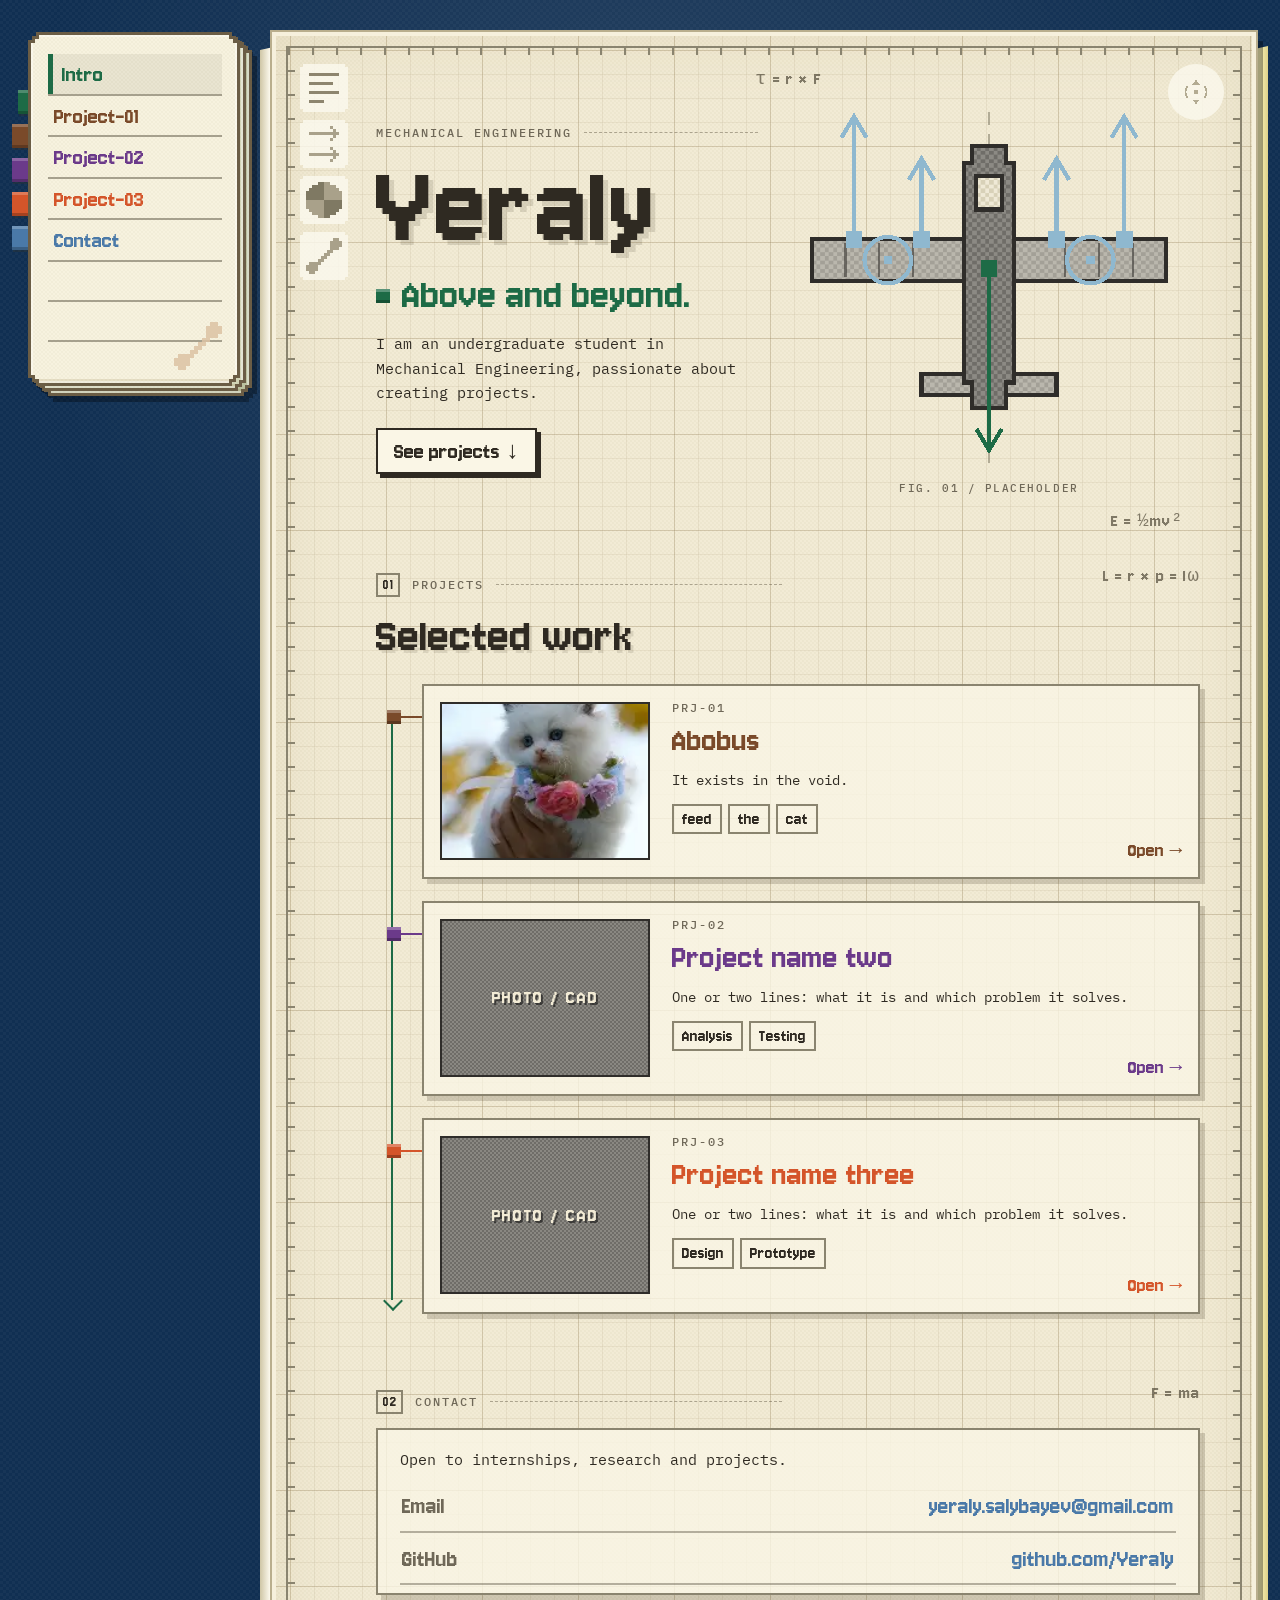
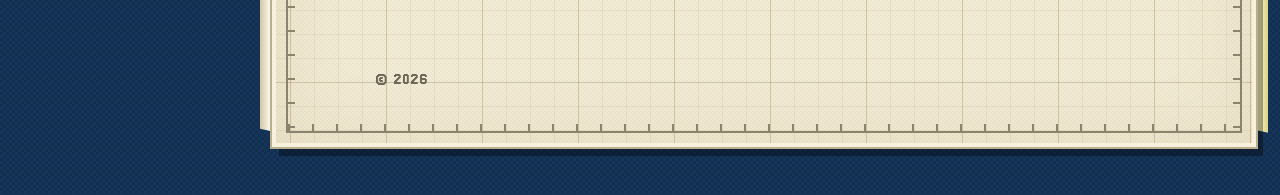
==== index.html @ 0782088a "quick fix" ====
<!doctype html>
<!-- Generated by build.py from content/*.json and templates/*.html. Edit those, not this file. -->
<html lang="en">
<head>
  <meta charset="utf-8">
  <meta name="viewport" content="width=device-width, initial-scale=1">
  <title>JustCreate</title>
  <meta name="description" content="Mechanical engineering portfolio">
  <link rel="stylesheet" href="style.css">
  <link rel="apple-touch-icon" sizes="180x180" href="assets/favicon/apple-touch-icon.png">
  <link rel="icon" type="image/png" sizes="32x32" href="assets/favicon/favicon-32x32.png">
  <link rel="icon" type="image/png" sizes="16x16" href="assets/favicon/favicon-16x16.png">
  <link rel="manifest" href="assets/favicon/site.webmanifest">
  <script>try{if(localStorage.getItem('menu')==='off')document.documentElement.classList.add('menu-off')}catch(e){}</script>
</head>
<body>
<div class="table">
  <nav class="menu" id="site-menu" aria-label="Site navigation">
    <div class="bookmarks">
      <a href="index.html" class="active" style="--c:var(--green)" data-label="Home" aria-label="Home" aria-current="page"></a>
      <a href="project-01.html" style="--c:var(--brown)" data-label="Project 01" aria-label="Project 01"></a>
      <a href="project-02.html" style="--c:var(--purple)" data-label="Project 02" aria-label="Project 02"></a>
      <a href="project-03.html" style="--c:var(--orange)" data-label="Project 03" aria-label="Project 03"></a>
      <a href="index.html#contact" style="--c:var(--blue)" data-label="Contact" aria-label="Contact"></a>
    </div>
    <div class="paper-wrap s-home" style="--page:var(--green)">
      <i class="under u3" aria-hidden="true"></i>
      <i class="under u2" aria-hidden="true"></i>
      <i class="under u1" aria-hidden="true"></i>
      <div class="paper">
        <ul>
          <li><a href="#intro" style="--c:var(--green)">Intro</a></li>
          <li><a href="#project-01" style="--c:var(--brown)">Project-01</a></li>
          <li><a href="#project-02" style="--c:var(--purple)">Project-02</a></li>
          <li><a href="#project-03" style="--c:var(--orange)">Project-03</a></li>
          <li><a href="#contact" style="--c:var(--blue)">Contact</a></li>
          <li class="blank" aria-hidden="true"></li>
          <li class="blank" aria-hidden="true"></li>
        </ul>
        <svg class="doodle" viewBox="0 0 12 12" aria-hidden="true"><path d="M9 0h2v1h-2zM8 1h4v1h-4zM8 2h4v1h-4zM8 3h3v1h-3zM7 4h2v1h-2zM6 5h2v1h-2zM5 6h2v1h-2zM4 7h2v1h-2zM1 8h4v1h-4zM0 9h4v1h-4zM0 10h4v1h-4zM1 11h2v1h-2z"/></svg>
      </div>
    </div>
  </nav>

  <!-- RIGHT: blueprint sheet -->
  <div class="sheet-wrap">
    <span class="curl curl-l" aria-hidden="true"></span>
    <span class="curl curl-r" aria-hidden="true"></span>

    <main class="sheet" id="top">

      <div class="tools">
        <button class="tool tool-menu" type="button" aria-label="Show or hide the menu" aria-pressed="true" aria-controls="site-menu" data-tip-name="Menu" data-tip-text="" data-tip-val="show / hide"><svg viewBox="0 0 12 12" aria-hidden="true"><path d="M1 1h10v1h-10zM1 4h8v1h-8zM1 7h10v1h-10zM1 10h5v1h-5z"/></svg></button>
        <span class="tool" aria-hidden="true"><svg viewBox="0 0 12 12" aria-hidden="true"><path d="M8 0h1v1h-1zM9 1h1v1h-1zM1 2h10v1h-10zM9 3h1v1h-1zM8 4h1v1h-1zM8 7h1v1h-1zM9 8h1v1h-1zM1 9h10v1h-10zM9 10h1v1h-1zM8 11h1v1h-1z"/></svg></span>
        <span class="tool" aria-hidden="true"><svg viewBox="0 0 12 12" aria-hidden="true"><path d="M6 0h2v1h-2zM6 1h4v1h-4zM6 2h5v1h-5zM6 3h6v1h-6zM6 4h6v1h-6zM6 5h6v1h-6zM0 6h6v1h-6zM0 7h6v1h-6zM0 8h6v1h-6zM1 9h5v1h-5zM2 10h4v1h-4zM4 11h2v1h-2z"/><path class="dk" d="M4 0h2v1h-2zM2 1h4v1h-4zM1 2h5v1h-5zM0 3h6v1h-6zM0 4h6v1h-6zM0 5h6v1h-6zM6 6h6v1h-6zM6 7h6v1h-6zM6 8h6v1h-6zM6 9h5v1h-5zM6 10h4v1h-4zM6 11h2v1h-2z"/></svg></span>
        <span class="tool" aria-hidden="true"><svg viewBox="0 0 12 12" aria-hidden="true"><path d="M9 0h2v1h-2zM8 1h4v1h-4zM8 2h4v1h-4zM8 3h3v1h-3zM7 4h2v1h-2zM6 5h2v1h-2zM5 6h2v1h-2zM4 7h2v1h-2zM1 8h4v1h-4zM0 9h4v1h-4zM0 10h4v1h-4zM1 11h2v1h-2z"/></svg></span>
      </div>
      <a class="compass" href="#top" aria-label="Back to top">
        <svg viewBox="0 0 32 32" fill="#b3ab92"><path d="M16 3l4 5h-8zM16 29l-4-5h8z" stroke="none"/><rect x="14" y="14" width="4" height="4" stroke="none"/><path d="M7 10a9 9 0 0 0 0 12M25 10a9 9 0 0 1 0 12" fill="none" stroke-width="2"/></svg>
      </a>

<section class="hero" id="intro">
  <span class="eq" style="left:46%; top:-34px" aria-hidden="true">τ = r × F</span>
  <span class="eq" style="right:2%; bottom:-34px" aria-hidden="true">E = ½mv²</span>
  <div>
    <p class="label">Mechanical engineering</p>
    <h1>Yeraly</h1>
    <p class="tagline">Above and beyond.</p>
    <p>I am an undergraduate student in Mechanical Engineering, passionate about creating projects.</p>
    <a class="btn" href="#projects">See projects &darr;</a>
  </div>

  <!-- Placeholder blueprint.-->
  <figure class="figure">
    <svg viewBox="0 0 200 176" role="img" aria-label="Pixel blueprint of an aircraft with lift and gravity force arrows" shape-rendering="crispEdges" stroke-linejoin="miter">
      <defs>
        <pattern id="dith" width="4" height="4" patternUnits="userSpaceOnUse">
          <rect width="4" height="4" fill="#6f6d68"/><rect width="2" height="2" fill="#8c8a84"/><rect x="2" y="2" width="2" height="2" fill="#8c8a84"/>
        </pattern>
        <pattern id="dith2" width="4" height="4" patternUnits="userSpaceOnUse">
          <rect width="4" height="4" fill="#a3a097"/><rect width="2" height="2" fill="#bab7ad"/><rect x="2" y="2" width="2" height="2" fill="#bab7ad"/>
        </pattern>
        <pattern id="glass" width="4" height="4" patternUnits="userSpaceOnUse">
          <rect width="4" height="4" fill="#efe9d6"/><rect width="2" height="2" fill="#d8d1b8"/><rect x="2" y="2" width="2" height="2" fill="#d8d1b8"/>
        </pattern>
      </defs>

      <line x1="100" y1="4" x2="100" y2="172" stroke="#8a846f" stroke-width="1" stroke-dasharray="6 4" opacity=".6"/>

      <!-- tailplane, wings, fuselage -->
      <rect x="68" y="128" width="64" height="10" fill="url(#dith2)" stroke="#2f2d2a" stroke-width="2"/>
      <rect x="16" y="64" width="168" height="20" fill="url(#dith2)" stroke="#2f2d2a" stroke-width="2"/>
      <g stroke="#2f2d2a" stroke-width="1" opacity=".55">
        <path d="M32 66v16M48 66v16M64 66v16M136 66v16M152 66v16M168 66v16"/>
      </g>
      <path d="M92 20H108V28H112V132H108V144H92V132H88V28H92Z" fill="url(#dith)" stroke="#2f2d2a" stroke-width="2"/>
      <rect x="94" y="34" width="12" height="16" fill="url(#glass)" stroke="#2f2d2a" stroke-width="2"/>

      <!-- rotors -->
      <g fill="none" stroke="#8fb8cf" stroke-width="2">
        <circle cx="52" cy="74" r="11"/><circle cx="148" cy="74" r="11"/>
      </g>
      <rect x="50" y="72" width="4" height="4" fill="#8fb8cf"/><rect x="146" y="72" width="4" height="4" fill="#8fb8cf"/>

      <!-- lift arrows -->
      <g class="hot" tabindex="0" role="img" aria-label="Lift force 4.80 N, outer left" data-tip-name="Lift" data-tip-text="force of" data-tip-val="4.80 N" data-tip-color="#8fc3e0">
        <rect x="26" y="4" width="20" height="66" fill="transparent"/>
        <path d="M36 62V6" stroke="#8fb8cf" stroke-width="2"/><path d="M30 16L36 6L42 16" fill="none" stroke="#8fb8cf" stroke-width="2"/>
        <rect class="hh" x="32" y="60" width="8" height="8" fill="#8fb8cf"/>
      </g>
      <g class="hot" tabindex="0" role="img" aria-label="Lift force 3.10 N, inner left" data-tip-name="Lift" data-tip-text="force of" data-tip-val="3.10 N" data-tip-color="#8fc3e0">
        <rect x="58" y="24" width="20" height="46" fill="transparent"/>
        <path d="M68 62V26" stroke="#8fb8cf" stroke-width="2"/><path d="M62 36L68 26L74 36" fill="none" stroke="#8fb8cf" stroke-width="2"/>
        <rect class="hh" x="64" y="60" width="8" height="8" fill="#8fb8cf"/>
      </g>
      <g class="hot" tabindex="0" role="img" aria-label="Lift force 3.10 N, inner right" data-tip-name="Lift" data-tip-text="force of" data-tip-val="3.10 N" data-tip-color="#8fc3e0">
        <rect x="122" y="24" width="20" height="46" fill="transparent"/>
        <path d="M132 62V26" stroke="#8fb8cf" stroke-width="2"/><path d="M126 36L132 26L138 36" fill="none" stroke="#8fb8cf" stroke-width="2"/>
        <rect class="hh" x="128" y="60" width="8" height="8" fill="#8fb8cf"/>
      </g>
      <g class="hot" tabindex="0" role="img" aria-label="Lift force 4.80 N, outer right" data-tip-name="Lift" data-tip-text="force of" data-tip-val="4.80 N" data-tip-color="#8fc3e0">
        <rect x="154" y="4" width="20" height="66" fill="transparent"/>
        <path d="M164 62V6" stroke="#8fb8cf" stroke-width="2"/><path d="M158 16L164 6L170 16" fill="none" stroke="#8fb8cf" stroke-width="2"/>
        <rect class="hh" x="160" y="60" width="8" height="8" fill="#8fb8cf"/>
      </g>

      <!-- gravity arrow -->
      <g class="hot g" tabindex="0" role="img" aria-label="Gravity force 5.50 N" data-tip-name="Gravity" data-tip-text="force of" data-tip-val="5.50 N" data-tip-color="#3fb37a">
        <rect x="90" y="70" width="20" height="96" fill="transparent"/>
        <path d="M100 78V164" stroke="#1d6b46" stroke-width="2"/><path d="M94 154L100 164L106 154" fill="none" stroke="#1d6b46" stroke-width="2"/>
        <rect class="hh" x="96" y="74" width="8" height="8" fill="#1d6b46"/>
      </g>
    </svg>
    <figcaption>Fig. 01 / placeholder</figcaption>
  </figure>
</section>

<section id="projects">
  <span class="eq" style="right:0; top:-6px" aria-hidden="true">L = r × p = Iω</span>
  <p class="label"><b>01</b> Projects</p>
  <h2 class="title">Selected work</h2>

  <div class="stack">
    <a class="project" href="project-01.html" style="--c:var(--brown)" id="project-01">
      <div class="thumb"><img src="assets/project-01/cover.jpg" alt="Prototype on the workbench" loading="lazy"></div>
      <div class="meta">
        <span class="code">PRJ-01</span>
        <h3>Abobus</h3>
        <p>It exists in the void.</p>
        <div class="tags"><span>feed</span><span>the</span><span>cat</span></div>
        <span class="open">Open &rarr;</span>
      </div>
    </a>

    <a class="project" href="project-02.html" style="--c:var(--purple)" id="project-02">
      <div class="thumb">PHOTO / CAD</div>
      <div class="meta">
        <span class="code">PRJ-02</span>
        <h3>Project name two</h3>
        <p>One or two lines: what it is and which problem it solves.</p>
        <div class="tags"><span>Analysis</span><span>Testing</span></div>
        <span class="open">Open &rarr;</span>
      </div>
    </a>

    <a class="project" href="project-03.html" style="--c:var(--orange)" id="project-03">
      <div class="thumb">PHOTO / CAD</div>
      <div class="meta">
        <span class="code">PRJ-03</span>
        <h3>Project name three</h3>
        <p>One or two lines: what it is and which problem it solves.</p>
        <div class="tags"><span>Design</span><span>Prototype</span></div>
        <span class="open">Open &rarr;</span>
      </div>
    </a>
  </div>
</section>

<section id="contact">
  <span class="eq" style="right:0; top:-6px" aria-hidden="true">F = ma</span>
  <p class="label"><b>02</b> Contact</p>
  <div class="card">
    <p class="intro">Open to internships, research and projects.</p>
    <dl class="rows">
      <div><dt>Email</dt><dd><a href="mailto:yeraly.salybayev@gmail.com">yeraly.salybayev@gmail.com</a></dd></div>
      <div><dt>GitHub</dt><dd><a href="https://github.com/Yera1y">github.com/Yera1y</a></dd></div>
    </dl>
  </div>
</section>


      <p class="foot">© 2026</p>
    </main>
  </div>
</div>
<script src="site.js"></script>
</body>
</html>
---- style.css ----
@font-face { font-family: 'Jersey 10'; font-weight: 400; font-display: swap;
  src: url('fonts/jersey-10-latin-400-normal.woff2') format('woff2'); }
@font-face { font-family: 'IBM Plex Mono'; font-weight: 400; font-display: swap;
  src: url('fonts/ibm-plex-mono-latin-400-normal.woff2') format('woff2'); }
@font-face { font-family: 'IBM Plex Mono'; font-weight: 500; font-display: swap;
  src: url('fonts/ibm-plex-mono-latin-500-normal.woff2') format('woff2'); }

:root {
  /* change --table to restyle the background */
  --table: #102f52;

  --paper: #f2ebd5;
  --paper-hi: #faf6e6;
  --edge: #f6f0dc;
  --line: #8a846f;
  --ink: #2f2a22;
  --muted: #6f6858;

  --green: #1d6b46;
  --brown: #7a4a2a;
  --purple: #6b3a8a;
  --orange: #d4552a;
  --blue: #4a79a8;
  --red: #c0392b;
  --force: #8fb8cf;

  --pixel: 'Jersey 10', 'Courier New', monospace;
  --mono: 'IBM Plex Mono', ui-monospace, monospace;
}

* { box-sizing: border-box; }
html { scroll-behavior: smooth; }

body {
  margin: 0;
  color: var(--ink);
  font: 400 15px/1.65 var(--mono);
  background-color: var(--table);
  background-image: repeating-conic-gradient(rgba(255,255,255,.028) 0 25%, transparent 0 50%);
  background-size: 6px 6px;
  font-synthesis: none;
  -webkit-font-smoothing: antialiased;
}
body::before {
  content: ''; position: fixed; inset: 0; z-index: -1; pointer-events: none;
  background: radial-gradient(ellipse at 50% 25%, rgba(255,255,255,.09), transparent 70%);
}

a { color: inherit; }
a:focus-visible, button:focus-visible, .hot:focus-visible {
  outline: 2px solid var(--force); outline-offset: 3px;
}

.table {
  display: grid;
  grid-template-columns: 228px minmax(0, 1fr);
  gap: 32px;
  max-width: 1320px;
  margin: 0 auto;
  padding: 32px 24px 48px 12px;
  transition: grid-template-columns .45s cubic-bezier(.22, .75, .25, 1), gap .45s cubic-bezier(.22, .75, .25, 1);
}

/* =====================================================================
   LEFT: bookmarks (go to page) + paper (jump inside page)
   ===================================================================== */
.menu {
  position: sticky;
  top: 32px;
  align-self: start;
  padding-left: 16px;
  min-width: 0;
  max-height: 2000px;
  opacity: 1;
  transform: translateX(0);
  transition: opacity .3s ease, transform .45s cubic-bezier(.22, .75, .25, 1), max-height .45s cubic-bezier(.22, .75, .25, 1), visibility 0s linear 0s;
}

.bookmarks {
  position: absolute;
  left: 0; top: 58px;
  display: flex; flex-direction: column; gap: 10px;
}
.bookmarks a {
  position: relative;
  display: block;
  width: 24px; height: 24px;
  background: var(--c);
  box-shadow:
    inset 0 3px 0 rgba(255,255,255,.22),
    inset 0 -3px 0 rgba(0,0,0,.22),
    1px 2px 0 rgba(60,50,30,.28);
  transition: transform .2s cubic-bezier(.22, .75, .25, 1), width .2s cubic-bezier(.22, .75, .25, 1);
}
.bookmarks a:hover { transform: translateX(-3px); z-index: 3; }
.bookmarks a.active { transform: translateX(6px); width: 18px; }
.bookmarks a::after {
  content: attr(data-label);
  position: absolute; left: calc(100% + 12px); top: 50%;
  transform: translateY(-50%);
  white-space: nowrap;
  font: 400 19px/1 var(--pixel);
  color: #fff;
  background: #17121c;
  border: 2px solid #5a4a3c;
  padding: 6px 9px 5px;
  opacity: 0; pointer-events: none;
}
.bookmarks a:hover::after, .bookmarks a:focus-visible::after { opacity: 1; }

.paper-wrap {
  position: relative; z-index: 1;
  perspective: 900px;
  --ol: #6b5d45;
  --pix: polygon(8px 0, calc(100% - 8px) 0, calc(100% - 8px) 4px, calc(100% - 4px) 4px, calc(100% - 4px) 8px, 100% 8px, 100% calc(100% - 8px), calc(100% - 4px) calc(100% - 8px), calc(100% - 4px) calc(100% - 4px), calc(100% - 8px) calc(100% - 4px), calc(100% - 8px) 100%, 8px 100%, 8px calc(100% - 4px), 4px calc(100% - 4px), 4px calc(100% - 8px), 0 calc(100% - 8px), 0 8px, 4px 8px, 4px 4px, 8px 4px);
  filter: drop-shadow(5px 6px 0 rgba(0,0,0,.32));
}
/* every sheet = outline-colored shape + inset fill shape, both with stepped pixel corners */
.paper, .under { position: relative; background: var(--ol); clip-path: var(--pix); }
.paper::before, .under::before {
  content: ''; position: absolute; inset: 3px;
  background-color: var(--fill, #f7f2df);
  background-image: repeating-conic-gradient(rgba(120,100,60,.04) 0 25%, transparent 0 50%);
  background-size: 4px 4px;
  clip-path: var(--pix);
  box-shadow: inset 0 0 0 2px rgba(255,255,255,.4), inset 0 -4px 0 rgba(140,110,60,.16);
}
.paper { min-height: 320px; padding: 22px 18px 44px 20px; }
.paper > * { position: relative; z-index: 1; }

/* the sheets under the top one: a different stack and tint on every page */
.under { display: block; position: absolute; inset: 0; --fill: #ebe2c4; }
.u1 { z-index: -1; transform: translate(6px, 5px); }
.u2 { z-index: -2; transform: translate(12px, 10px); --fill: #e3d8b5; }
.u3 { z-index: -3; transform: translate(18px, 15px); --fill: #dacea9; }
.s-home .u3 { display: none; }
@supports (color: color-mix(in srgb, red, blue)) {
  .u1 { --fill: color-mix(in srgb, var(--page) 14%, #efe6c9); }
  .u2 { --fill: color-mix(in srgb, var(--page) 22%, #e7dcba); }
  .u3 { --fill: color-mix(in srgb, var(--page) 30%, #dfd3ae); }
}

.paper ul { list-style: none; margin: 0; padding: 0; }
.paper li { border-bottom: 2px solid rgba(70,62,45,.45); }
.paper li a {
  display: flex; justify-content: space-between; align-items: baseline;
  padding: 7px 6px 5px 6px;
  font: 400 24px/1.15 var(--pixel);
  color: var(--c, var(--ink));
  text-decoration: none;
  transition: padding-left .1s steps(2), background .1s;
}
.paper li a i { font-style: normal; font-size: 24px; opacity: .8; }
.paper li a:hover { background: rgba(70,62,45,.07); }
.paper li a.current {
  padding-left: 14px;
  background: rgba(70,62,45,.08);
  box-shadow: inset 5px 0 0 var(--c);
}
.paper li.blank { height: 40px; }
.paper .doodle { position: absolute; right: 18px; bottom: 16px; width: 48px; height: 48px; fill: #dcc3a4; opacity: .85; shape-rendering: crispEdges; }

/* page change: the top sheet is dealt in, the sheets below fan out */
@keyframes drop {
  from { transform: translate3d(0, -28px, 0) rotateX(-5deg); opacity: 0; }
  to { transform: translate3d(0, 0, 0) rotateX(0); opacity: 1; }
}
@keyframes fan {
  from { transform: translate3d(0, 0, 0); }
}
@keyframes slide-out {
  from { transform: translate3d(0, 0, 0) rotateY(0); opacity: 1; }
  to { transform: translate3d(-34px, 0, 0) rotateY(-8deg); opacity: 0; }
}
.paper {
  transform-origin: left center;
  backface-visibility: hidden;
  will-change: transform, opacity;
  animation: drop .38s cubic-bezier(.22, .75, .25, 1) both;
}
.u1, .u2, .u3 {
  animation: fan .34s cubic-bezier(.22, .75, .25, 1) both;
}
.u1 { animation-delay: .04s; }
.u2 { animation-delay: .08s; }
.u3 { animation-delay: .12s; }
.leaving .paper {
  animation: slide-out .34s cubic-bezier(.45, 0, .2, 1) forwards;
}
.leaving .u1, .leaving .u2, .leaving .u3 {
  animation: under-out .34s cubic-bezier(.22, .75, .25, 1) forwards;
}
@keyframes under-out {
  to { transform: translate3d(-10px, 2px, 0); }
}

/* menu hidden (first tool button) */
html.menu-off .menu {
  max-height: 0;
  opacity: 0;
  transform: translateX(-20px);
  pointer-events: none;
  visibility: hidden;
  transition: opacity .25s ease, transform .45s cubic-bezier(.22, .75, .25, 1), max-height .45s cubic-bezier(.22, .75, .25, 1), visibility 0s linear .45s;
}
html.menu-off .table {
  grid-template-columns: 0 minmax(0, 1fr);
  gap: 0;
}

/* =====================================================================
   RIGHT: blueprint sheet
   ===================================================================== */
.sheet-wrap { position: relative; min-width: 0; }

.curl {
  position: absolute; top: 14px; bottom: 14px; width: 18px; z-index: 0;
  clip-path: polygon(0 4px, 100% 0, 100% 100%, 0 calc(100% - 4px));
}
.curl-l { left: -12px; background: linear-gradient(90deg, #cfc6a6, #fbf8ec 55%, #ece3c4); }
.curl-r { right: -12px; background: linear-gradient(90deg, #ece3c4, #f8f1b4 55%, #ddd18a); }

.sheet {
  position: relative; z-index: 1;
  min-height: calc(100vh - 80px);
  padding: 68px 52px 40px 100px;
  border: 4px solid var(--edge);
  background-color: var(--paper);
  background-image:
    repeating-conic-gradient(rgba(110,90,50,.035) 0 25%, transparent 0 50%),
    linear-gradient(rgba(140,120,80,.24) 1px, transparent 1px),
    linear-gradient(90deg, rgba(140,120,80,.24) 1px, transparent 1px),
    linear-gradient(rgba(140,120,80,.1) 1px, transparent 1px),
    linear-gradient(90deg, rgba(140,120,80,.1) 1px, transparent 1px);
  background-size: 4px 4px, 96px 96px, 96px 96px, 24px 24px, 24px 24px;
  background-position: 0 0, 14px 14px, 14px 14px, 14px 14px, 14px 14px;
  box-shadow: inset 0 0 70px rgba(150,120,60,.13), 0 0 0 2px #b9ae8d, 7px 9px 0 rgba(0,0,0,.34);
}
/* inner frame with tick marks */
.sheet::before {
  content: ''; position: absolute; inset: 10px; pointer-events: none;
  border: 2px solid var(--line);
  background-image:
    linear-gradient(90deg, var(--line) 2px, transparent 0),
    linear-gradient(90deg, var(--line) 2px, transparent 0),
    linear-gradient(0deg, var(--line) 2px, transparent 0),
    linear-gradient(0deg, var(--line) 2px, transparent 0);
  background-size: 24px 7px, 24px 7px, 7px 24px, 7px 24px;
  background-position: 0 0, 0 100%, 0 0, 100% 0;
  background-repeat: repeat-x, repeat-x, repeat-y, repeat-y;
}
.sheet > * { position: relative; }

.tools {
  position: absolute; left: 24px; top: 28px; z-index: 2;
  display: flex; flex-direction: column; gap: 8px;
}
.tool {
  --cut: polygon(3px 0, calc(100% - 3px) 0, calc(100% - 3px) 3px, 100% 3px, 100% calc(100% - 3px), calc(100% - 3px) calc(100% - 3px), calc(100% - 3px) 100%, 3px 100%, 3px calc(100% - 3px), 0 calc(100% - 3px), 0 3px, 3px 3px);
  display: grid; place-items: center;
  width: 48px; height: 48px; padding: 0; border: 0;
  background: rgba(252,249,238,.82); color: #a9a18a;
  clip-path: var(--cut);
}
.tool svg { display: block; width: 36px; height: 36px; fill: currentColor; shape-rendering: crispEdges; }
.tool .dk { fill: #7f7963; }
button.tool { cursor: pointer; font: inherit; }
button.tool:hover { background: #fffdf3; color: #8d856e; }
button.tool:active { transform: translateY(2px); }
button.tool:focus-visible { outline: none; box-shadow: inset 0 0 0 3px var(--force); background: #fffdf3; }
.tool-menu[aria-pressed="true"] { color: #8d856e; }
.tool-menu[aria-pressed="false"] { color: #c9c2ac; }
.compass {
  position: absolute; right: 28px; top: 28px;
  display: grid; place-items: center;
  width: 56px; height: 56px; border-radius: 50%;
  background: rgba(252,249,238,.8);
  transition: transform .12s steps(3);
}
.compass:hover { transform: translateY(-2px); }
.compass svg { width: 30px; height: 30px; fill: #b3ab92; stroke: #b3ab92; shape-rendering: crispEdges; }

.sheet section { position: relative; margin: 0 0 76px; scroll-margin-top: 24px; }

.label {
  display: flex; align-items: center; gap: 12px;
  margin: 0 0 16px;
  font: 500 12px/1 var(--mono);
  letter-spacing: .16em; text-transform: uppercase;
  color: var(--muted);
}
.label::after { content: ''; flex: 1; border-top: 1px dashed rgba(90,80,60,.45); }
.label b {
  display: inline-block; padding: 3px 5px 2px;
  border: 2px solid var(--line); color: var(--ink);
  font: 400 15px/1 var(--pixel); letter-spacing: .04em;
}

.sheet h1 {
  margin: 0 0 12px;
  font: 400 clamp(72px, 9.5vw, 128px)/.9 var(--pixel);
  letter-spacing: .01em;
  text-shadow: 5px 5px 0 rgba(60,50,30,.14);
}
.sheet h2.title { margin: 0 0 22px; font: 400 clamp(38px, 4vw, 52px)/1 var(--pixel); text-shadow: 3px 3px 0 rgba(60,50,30,.12); }
.tagline {
  display: flex; align-items: center; gap: 12px;
  margin: 0 0 18px;
  font: 400 clamp(30px, 3.4vw, 44px)/1 var(--pixel);
  color: var(--green);
}
.tagline::before {
  content: ''; width: 14px; height: 14px; flex: none; background: var(--green);
  box-shadow: inset 0 3px 0 rgba(255,255,255,.28), inset 0 -3px 0 rgba(0,0,0,.25);
}
.sheet p { max-width: 58ch; margin: 0 0 14px; }

.btn {
  display: inline-block; margin-top: 8px; padding: 10px 16px 8px;
  font: 400 24px/1 var(--pixel); text-decoration: none;
  color: var(--ink); background: var(--paper-hi);
  border: 2px solid var(--ink); box-shadow: 4px 4px 0 var(--ink);
  transition: transform .1s steps(2), box-shadow .1s steps(2);
}
.btn:hover { transform: translate(2px, 2px); box-shadow: 2px 2px 0 var(--ink); }

/* scattered formulas, like the margin notes in the game */
.eq {
  position: absolute; z-index: 0; pointer-events: none; user-select: none;
  font: 400 19px/1 var(--pixel); letter-spacing: .06em;
  color: rgba(80,72,55,.7); white-space: nowrap;
}

/* ---------- hero ---------- */
.hero { display: grid; grid-template-columns: minmax(0, .95fr) minmax(0, 1.05fr); gap: 20px; align-items: center; }
.figure { margin: 0; }
.figure svg { display: block; width: 100%; height: auto; }
.figure figcaption {
  margin-top: 6px; text-align: center;
  font: 500 11px/1.4 var(--mono); letter-spacing: .14em; text-transform: uppercase; color: var(--muted);
}
.hot { cursor: help; }
.hot .hh { transition: fill .1s; }
.hot:hover .hh, .hot:focus-visible .hh { fill: #c5e3f3; }
.hot.g:hover .hh, .hot.g:focus-visible .hh { fill: #2f9461; }

/* ---------- projects (spine = force arrow running through the stack) ---------- */
.stack { position: relative; padding-left: 46px; }
.stack::before {
  content: ''; position: absolute; left: 15px; top: 30px; bottom: 14px; width: 2px;
  background: var(--green);
}
.stack::after {
  content: ''; position: absolute; left: 10px; bottom: 6px; width: 12px; height: 12px;
  border-right: 2px solid var(--green); border-bottom: 2px solid var(--green);
  transform: rotate(45deg);
}
.project {
  position: relative;
  display: grid; grid-template-columns: 210px minmax(0, 1fr); gap: 22px;
  margin-bottom: 22px; padding: 16px;
  color: inherit; text-decoration: none;
  background: rgba(250,246,230,.78);
  border: 2px solid var(--line);
  box-shadow: 5px 5px 0 rgba(60,50,30,.2);
  transition: transform .1s steps(2), box-shadow .1s steps(2), border-color .1s;
}
.project::before { /* square handle on the spine */
  content: ''; position: absolute; left: -37px; top: 24px; width: 14px; height: 14px; background: var(--c);
  box-shadow: inset 0 3px 0 rgba(255,255,255,.28), inset 0 -3px 0 rgba(0,0,0,.25);
}
.project::after { /* branch from spine to block */
  content: ''; position: absolute; left: -24px; top: 30px; width: 22px; height: 2px; background: var(--c);
}
.project:hover { transform: translate(-2px, -2px); box-shadow: 7px 7px 0 rgba(60,50,30,.26); border-color: var(--c); }
.project .meta { min-width: 0; display: flex; flex-direction: column; }
.project .code { font: 500 12px/1 var(--mono); letter-spacing: .16em; color: var(--muted); }
.project h3 { margin: 8px 0 8px; font: 400 35px/1.1 var(--pixel); color: var(--c); }
.project p { margin: 0 0 12px; max-width: none; font-size: 14px; }
.tags { margin-top: auto; }
.tags span {
  display: inline-block; margin: 0 6px 6px 0; padding: 3px 8px 2px;
  border: 2px solid var(--line); font: 400 18px/1.2 var(--pixel);
}
.open { align-self: flex-end; font: 400 21px/1 var(--pixel); color: var(--c); }

.thumb img { position: absolute; inset: 0; width: 100%; height: 100%; object-fit: cover; }
.thumb {
  position: relative; overflow: hidden; min-height: 150px; aspect-ratio: 4 / 3;
  display: grid; place-items: center;
  background: repeating-conic-gradient(#8a8882 0 25%, #6f6d68 0 50%) 0 0 / 4px 4px;
  border: 2px solid #2f2d2a;
  color: var(--paper); text-shadow: 2px 2px 0 rgba(0,0,0,.5);
  font: 400 21px/1 var(--pixel); letter-spacing: .08em;
}

/* ---------- contact + ruled rows ---------- */
.card {
  position: relative; padding: 18px 22px 8px;
  background: rgba(250,246,230,.78);
  border: 2px solid var(--line);
  box-shadow: 5px 5px 0 rgba(60,50,30,.2);
}
.rows { margin: 0; padding: 0; list-style: none; }
.rows > div, .rows > li {
  display: flex; justify-content: space-between; gap: 20px; align-items: baseline;
  padding: 11px 2px 8px;
  border-bottom: 2px solid rgba(70,62,45,.38);
  font: 400 25px/1.25 var(--pixel);
}
.rows dt, .rows .k { color: var(--muted); }
.rows dd { margin: 0; text-align: right; }
.rows a { color: var(--blue); text-decoration: none; }
.rows a:hover { text-decoration: underline; text-underline-offset: 4px; }
.card .intro { margin: 0 0 8px; }
#contact .card::before { /* the spine ends here */
  content: ''; position: absolute; left: 12px; top: -22px; width: 2px; height: 0;
}

.foot { margin-top: -20px; font: 400 18px/1 var(--pixel); color: var(--muted); letter-spacing: .06em; }

/* ---------- project page parts ---------- */
.photos { display: grid; grid-template-columns: repeat(auto-fit, minmax(300px, 1fr)); gap: 18px; }
.photos .thumb { aspect-ratio: 4 / 3; }
.handle {
  position: absolute; width: 14px; height: 14px; padding: 0; border: 0;
  background: var(--c); cursor: help; transform: translate(-50%, -50%);
  box-shadow: inset 0 3px 0 rgba(255,255,255,.3), inset 0 -3px 0 rgba(0,0,0,.25), 0 0 0 2px rgba(0,0,0,.55);
}
.handle::after { content: ''; position: absolute; left: 6px; top: 14px; width: 2px; height: 42px; background: var(--c); }
.handle::before {
  content: ''; position: absolute; left: 2px; top: 46px; width: 10px; height: 10px;
  border-right: 2px solid var(--c); border-bottom: 2px solid var(--c); transform: rotate(45deg);
}
.formula {
  display: inline-block; margin: 6px 0 18px; padding: 14px 20px 12px;
  font: 400 38px/1 var(--pixel); color: var(--purple);
  background: rgba(250,246,230,.78); border: 2px solid var(--line); border-left: 6px solid var(--purple);
}
.results-grid { display: grid; grid-template-columns: repeat(auto-fit, minmax(170px, 1fr)); gap: 16px; margin-bottom: 18px; }
.stat {
  padding: 14px 16px 12px; background: rgba(250,246,230,.78);
  border: 2px solid var(--line); box-shadow: 4px 4px 0 rgba(60,50,30,.18);
  font-size: 13px; color: var(--muted);
}
.stat b { display: block; font: 400 50px/1.1 var(--pixel); color: var(--red); }
.pager { display: flex; justify-content: space-between; gap: 16px; margin-top: 8px; }

/* ---------- tooltip (like "Gravity force of 5.50 pN") ---------- */
.tip {
  position: fixed; left: 0; top: 0; z-index: 99; pointer-events: none;
  display: none; white-space: nowrap;
  padding: 8px 11px 6px;
  background: #17121c; color: #fff;
  border: 2px solid #5a4a3c; outline: 2px solid #17121c;
  font: 400 21px/1.2 var(--pixel);
}
.tip.on { display: block; }
.tip .t { color: #d8c9a6; }

/* ---------- responsive ---------- */
@media (max-width: 960px) {
  .table { grid-template-columns: 1fr; gap: 26px; padding: 16px 16px 40px 22px; }
  .menu { position: relative; top: auto; width: min(100%, 250px); padding: 0 0 0 16px; }
  .bookmarks { top: 58px; left: 0; flex-direction: column; gap: 8px; }
  .bookmarks a { width: 24px; height: 24px; }
  .bookmarks a:hover { transform: translateX(-3px); width: 24px; }
  .bookmarks a.active { transform: translateX(6px); width: 18px; }
  .bookmarks a::after { display: none; }
  .paper { min-height: 0; padding-bottom: 30px; }
  .paper li.blank, .paper .doodle { display: none; }
  .sheet { min-height: 0; padding: 96px 22px 28px 22px; }
  .tools { left: 22px; top: 22px; flex-direction: row; }
  .tools .tool:not(.tool-menu) { display: none; }
  .u1 { transform: translate(4px, 4px); } .u2 { transform: translate(8px, 8px); } .u3 { transform: translate(12px, 12px); }
  .hero, .project { grid-template-columns: 1fr; }
  .eq { display: none; }
  .curl { display: none; }
  html.menu-off .table { grid-template-columns: 1fr; gap: 0; }
}
@media (max-width: 520px) {
  .rows > div, .rows > li { flex-wrap: wrap; gap: 2px 16px; }
  .rows dd { text-align: left; }
  .stack { padding-left: 34px; }
  .project::before { left: -27px; } .project::after { left: -14px; width: 12px; }
  .stack::before { left: 10px; } .stack::after { left: 5px; }
}
@media (prefers-reduced-motion: reduce) { html { scroll-behavior: auto; } * { transition: none !important; animation: none !important; } }
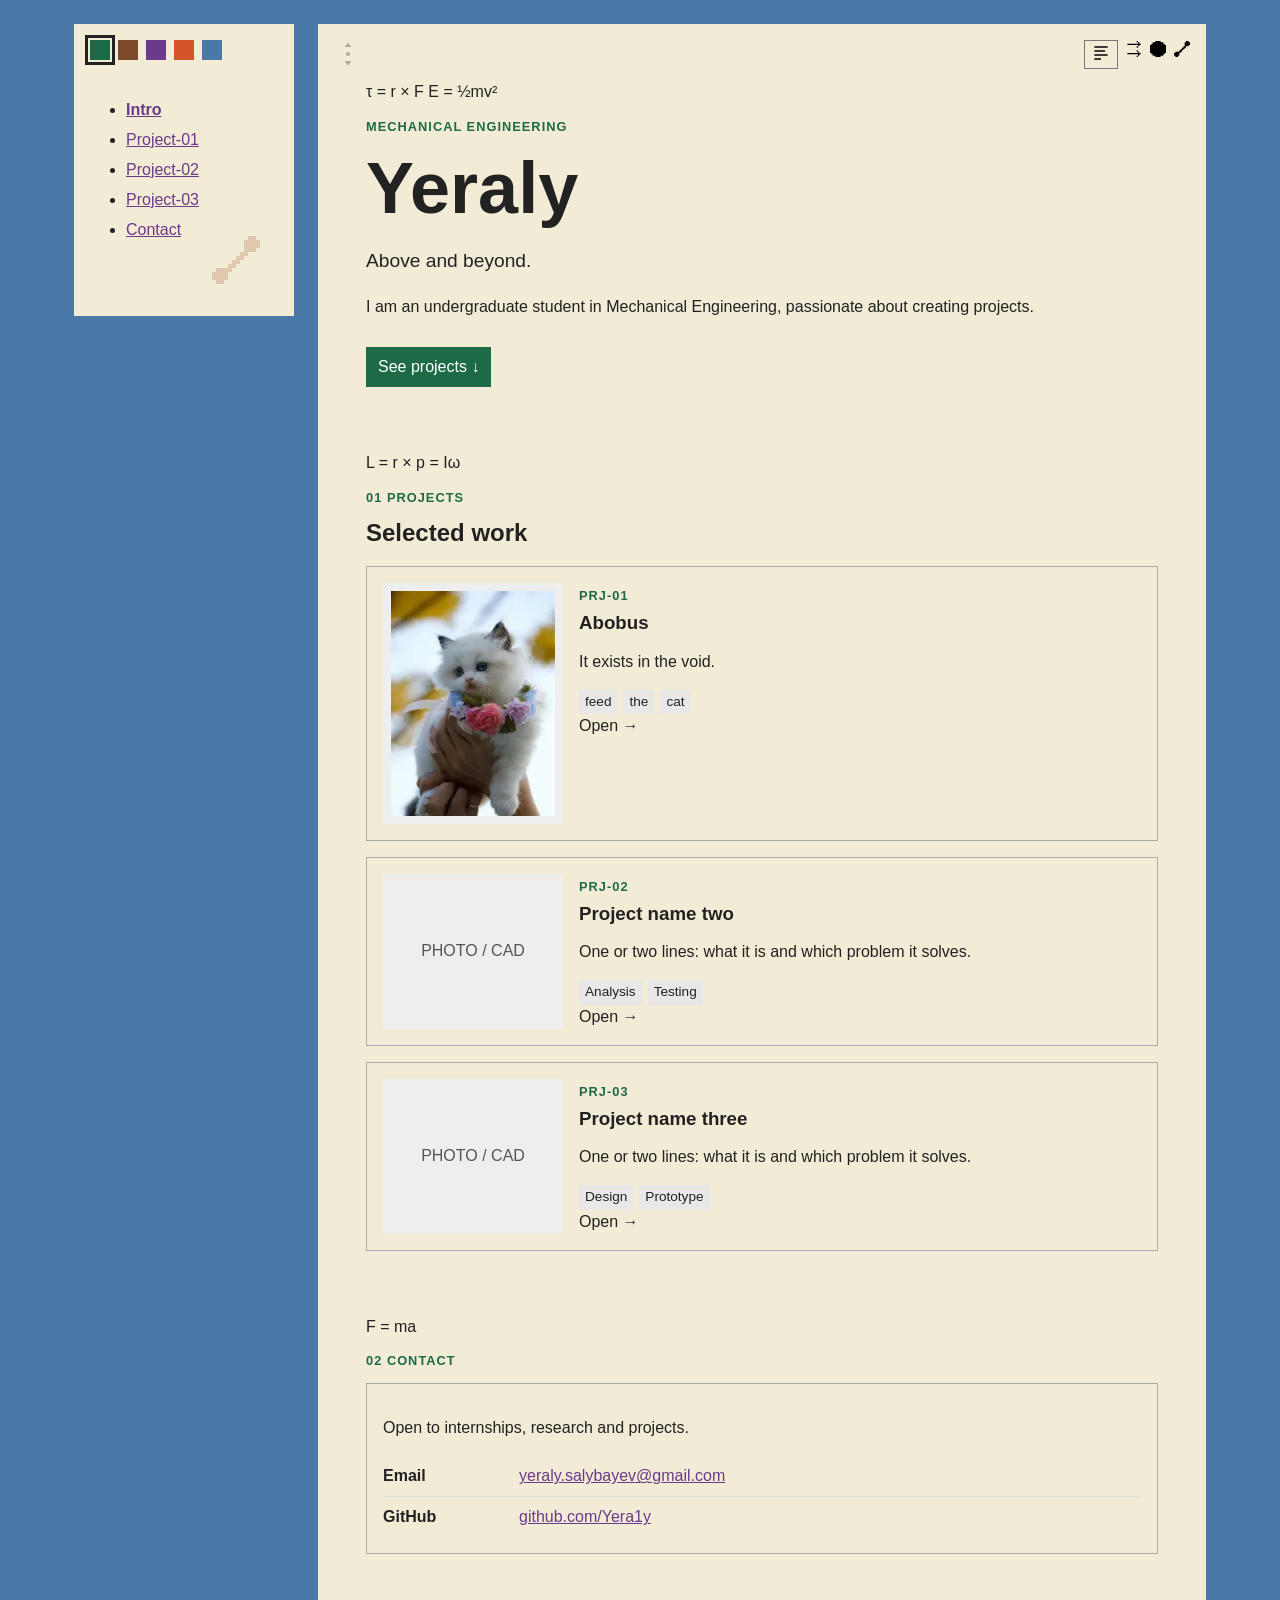
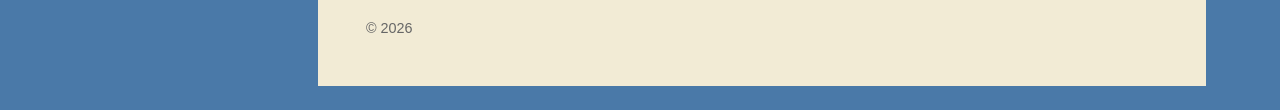
==== commit b88dc578: "update to css" ====
--- a/index.html
+++ b/index.html
@@ -69,70 +69,6 @@
     <p>I am an undergraduate student in Mechanical Engineering, passionate about creating projects.</p>
     <a class="btn" href="#projects">See projects &darr;</a>
   </div>
-
-  <!-- Placeholder blueprint.-->
-  <figure class="figure">
-    <svg viewBox="0 0 200 176" role="img" aria-label="Pixel blueprint of an aircraft with lift and gravity force arrows" shape-rendering="crispEdges" stroke-linejoin="miter">
-      <defs>
-        <pattern id="dith" width="4" height="4" patternUnits="userSpaceOnUse">
-          <rect width="4" height="4" fill="#6f6d68"/><rect width="2" height="2" fill="#8c8a84"/><rect x="2" y="2" width="2" height="2" fill="#8c8a84"/>
-        </pattern>
-        <pattern id="dith2" width="4" height="4" patternUnits="userSpaceOnUse">
-          <rect width="4" height="4" fill="#a3a097"/><rect width="2" height="2" fill="#bab7ad"/><rect x="2" y="2" width="2" height="2" fill="#bab7ad"/>
-        </pattern>
-        <pattern id="glass" width="4" height="4" patternUnits="userSpaceOnUse">
-          <rect width="4" height="4" fill="#efe9d6"/><rect width="2" height="2" fill="#d8d1b8"/><rect x="2" y="2" width="2" height="2" fill="#d8d1b8"/>
-        </pattern>
-      </defs>
-
-      <line x1="100" y1="4" x2="100" y2="172" stroke="#8a846f" stroke-width="1" stroke-dasharray="6 4" opacity=".6"/>
-
-      <!-- tailplane, wings, fuselage -->
-      <rect x="68" y="128" width="64" height="10" fill="url(#dith2)" stroke="#2f2d2a" stroke-width="2"/>
-      <rect x="16" y="64" width="168" height="20" fill="url(#dith2)" stroke="#2f2d2a" stroke-width="2"/>
-      <g stroke="#2f2d2a" stroke-width="1" opacity=".55">
-        <path d="M32 66v16M48 66v16M64 66v16M136 66v16M152 66v16M168 66v16"/>
-      </g>
-      <path d="M92 20H108V28H112V132H108V144H92V132H88V28H92Z" fill="url(#dith)" stroke="#2f2d2a" stroke-width="2"/>
-      <rect x="94" y="34" width="12" height="16" fill="url(#glass)" stroke="#2f2d2a" stroke-width="2"/>
-
-      <!-- rotors -->
-      <g fill="none" stroke="#8fb8cf" stroke-width="2">
-        <circle cx="52" cy="74" r="11"/><circle cx="148" cy="74" r="11"/>
-      </g>
-      <rect x="50" y="72" width="4" height="4" fill="#8fb8cf"/><rect x="146" y="72" width="4" height="4" fill="#8fb8cf"/>
-
-      <!-- lift arrows -->
-      <g class="hot" tabindex="0" role="img" aria-label="Lift force 4.80 N, outer left" data-tip-name="Lift" data-tip-text="force of" data-tip-val="4.80 N" data-tip-color="#8fc3e0">
-        <rect x="26" y="4" width="20" height="66" fill="transparent"/>
-        <path d="M36 62V6" stroke="#8fb8cf" stroke-width="2"/><path d="M30 16L36 6L42 16" fill="none" stroke="#8fb8cf" stroke-width="2"/>
-        <rect class="hh" x="32" y="60" width="8" height="8" fill="#8fb8cf"/>
-      </g>
-      <g class="hot" tabindex="0" role="img" aria-label="Lift force 3.10 N, inner left" data-tip-name="Lift" data-tip-text="force of" data-tip-val="3.10 N" data-tip-color="#8fc3e0">
-        <rect x="58" y="24" width="20" height="46" fill="transparent"/>
-        <path d="M68 62V26" stroke="#8fb8cf" stroke-width="2"/><path d="M62 36L68 26L74 36" fill="none" stroke="#8fb8cf" stroke-width="2"/>
-        <rect class="hh" x="64" y="60" width="8" height="8" fill="#8fb8cf"/>
-      </g>
-      <g class="hot" tabindex="0" role="img" aria-label="Lift force 3.10 N, inner right" data-tip-name="Lift" data-tip-text="force of" data-tip-val="3.10 N" data-tip-color="#8fc3e0">
-        <rect x="122" y="24" width="20" height="46" fill="transparent"/>
-        <path d="M132 62V26" stroke="#8fb8cf" stroke-width="2"/><path d="M126 36L132 26L138 36" fill="none" stroke="#8fb8cf" stroke-width="2"/>
-        <rect class="hh" x="128" y="60" width="8" height="8" fill="#8fb8cf"/>
-      </g>
-      <g class="hot" tabindex="0" role="img" aria-label="Lift force 4.80 N, outer right" data-tip-name="Lift" data-tip-text="force of" data-tip-val="4.80 N" data-tip-color="#8fc3e0">
-        <rect x="154" y="4" width="20" height="66" fill="transparent"/>
-        <path d="M164 62V6" stroke="#8fb8cf" stroke-width="2"/><path d="M158 16L164 6L170 16" fill="none" stroke="#8fb8cf" stroke-width="2"/>
-        <rect class="hh" x="160" y="60" width="8" height="8" fill="#8fb8cf"/>
-      </g>
-
-      <!-- gravity arrow -->
-      <g class="hot g" tabindex="0" role="img" aria-label="Gravity force 5.50 N" data-tip-name="Gravity" data-tip-text="force of" data-tip-val="5.50 N" data-tip-color="#3fb37a">
-        <rect x="90" y="70" width="20" height="96" fill="transparent"/>
-        <path d="M100 78V164" stroke="#1d6b46" stroke-width="2"/><path d="M94 154L100 164L106 154" fill="none" stroke="#1d6b46" stroke-width="2"/>
-        <rect class="hh" x="96" y="74" width="8" height="8" fill="#1d6b46"/>
-      </g>
-    </svg>
-    <figcaption>Fig. 01 / placeholder</figcaption>
-  </figure>
 </section>
 
 <section id="projects">
--- a/style.css
+++ b/style.css
@@ -1,488 +1,350 @@
-@font-face { font-family: 'Jersey 10'; font-weight: 400; font-display: swap;
-  src: url('fonts/jersey-10-latin-400-normal.woff2') format('woff2'); }
-@font-face { font-family: 'IBM Plex Mono'; font-weight: 400; font-display: swap;
-  src: url('fonts/ibm-plex-mono-latin-400-normal.woff2') format('woff2'); }
-@font-face { font-family: 'IBM Plex Mono'; font-weight: 500; font-display: swap;
-  src: url('fonts/ibm-plex-mono-latin-500-normal.woff2') format('woff2'); }
-
 :root {
-  /* change --table to restyle the background */
-  --table: #102f52;
-
-  --paper: #f2ebd5;
-  --paper-hi: #faf6e6;
-  --edge: #f6f0dc;
-  --line: #8a846f;
-  --ink: #2f2a22;
-  --muted: #6f6858;
-
   --green: #1d6b46;
   --brown: #7a4a2a;
   --purple: #6b3a8a;
   --orange: #d4552a;
   --blue: #4a79a8;
   --red: #c0392b;
-  --force: #8fb8cf;
-
-  --pixel: 'Jersey 10', 'Courier New', monospace;
-  --mono: 'IBM Plex Mono', ui-monospace, monospace;
-}
-
-* { box-sizing: border-box; }
-html { scroll-behavior: smooth; }
+  --paper: #f2ebd5;
+  --text: #222;
+}
+
+* {
+  box-sizing: border-box;
+}
 
 body {
   margin: 0;
-  color: var(--ink);
-  font: 400 15px/1.65 var(--mono);
-  background-color: var(--table);
-  background-image: repeating-conic-gradient(rgba(255,255,255,.028) 0 25%, transparent 0 50%);
-  background-size: 6px 6px;
-  font-synthesis: none;
-  -webkit-font-smoothing: antialiased;
-}
-body::before {
-  content: ''; position: fixed; inset: 0; z-index: -1; pointer-events: none;
-  background: radial-gradient(ellipse at 50% 25%, rgba(255,255,255,.09), transparent 70%);
-}
-
-a { color: inherit; }
-a:focus-visible, button:focus-visible, .hot:focus-visible {
-  outline: 2px solid var(--force); outline-offset: 3px;
+  color: var(--text);
+  background: var(--blue);
+  font-family: Arial, sans-serif;
+  line-height: 1.5;
+}
+
+a {
+  color: var(--purple);
 }
 
 .table {
   display: grid;
-  grid-template-columns: 228px minmax(0, 1fr);
-  gap: 32px;
-  max-width: 1320px;
+  grid-template-columns: 220px minmax(0, 900px);
+  gap: 24px;
+  width: min(1180px, 100%);
   margin: 0 auto;
-  padding: 32px 24px 48px 12px;
-  transition: grid-template-columns .45s cubic-bezier(.22, .75, .25, 1), gap .45s cubic-bezier(.22, .75, .25, 1);
-}
-
-/* =====================================================================
-   LEFT: bookmarks (go to page) + paper (jump inside page)
-   ===================================================================== */
+  padding: 24px;
+}
+
 .menu {
+  align-self: start;
   position: sticky;
-  top: 32px;
-  align-self: start;
-  padding-left: 16px;
+  top: 24px;
+  padding: 16px;
+  background: var(--paper);
+}
+
+.bookmarks {
+  display: flex;
+  gap: 8px;
+  margin-bottom: 16px;
+}
+
+.bookmarks a {
+  display: block;
+  width: 20px;
+  height: 20px;
+  background: var(--c, var(--blue));
+}
+
+.bookmarks a.active {
+  outline: 3px solid var(--text);
+  outline-offset: 2px;
+}
+
+.paper {
+  position: relative;
+  padding: 16px;
+  background: var(--paper);
+}
+
+.paper ul {
+  margin: 0;
+  padding-left: 20px;
+}
+
+.paper li {
+  margin: 6px 0;
+}
+
+.paper li.blank {
+  height: 12px;
+  list-style: none;
+}
+
+.paper a.current {
+  font-weight: bold;
+}
+
+.paper .doodle {
+  position: absolute;
+  right: 18px;
+  bottom: 16px;
+  width: 48px;
+  height: 48px;
+  fill: #dcc3a4;
+  opacity: 0.85;
+  shape-rendering: crispEdges;
+}
+
+.sheet-wrap {
   min-width: 0;
-  max-height: 2000px;
-  opacity: 1;
-  transform: translateX(0);
-  transition: opacity .3s ease, transform .45s cubic-bezier(.22, .75, .25, 1), max-height .45s cubic-bezier(.22, .75, .25, 1), visibility 0s linear 0s;
-}
-
-.bookmarks {
+}
+
+.sheet {
+  position: relative;
+  min-height: 100vh;
+  padding: 56px 48px 32px;
+  background: var(--paper);
+}
+
+.tools {
   position: absolute;
-  left: 0; top: 58px;
-  display: flex; flex-direction: column; gap: 10px;
-}
-.bookmarks a {
+  top: 16px;
+  right: 16px;
+  display: flex;
+  gap: 8px;
+}
+
+.tool {
+  display: block;
+}
+
+.tool-menu {
+  padding: 4px 8px;
+  border: 1px solid #777;
+  background: var(--paper);
+  cursor: pointer;
+}
+
+.tool svg {
+  width: 16px;
+  height: 16px;
+}
+
+.compass {
+  position: absolute;
+  top: 16px;
+  left: 16px;
+}
+
+.compass svg {
+  width: 28px;
+  height: 28px;
+}
+
+section {
+  margin-bottom: 64px;
+  scroll-margin-top: 24px;
+}
+
+h1,
+h2,
+h3 {
+  line-height: 1.1;
+}
+
+h1 {
+  margin: 8px 0;
+  font-size: clamp(36px, 7vw, 72px);
+}
+
+h2 {
+  margin-top: 8px;
+}
+
+.label,
+.code {
+  color: var(--green);
+  font-size: 0.8rem;
+  font-weight: bold;
+  letter-spacing: 0.08em;
+  text-transform: uppercase;
+}
+
+.tagline {
+  font-size: 1.2rem;
+}
+
+.btn {
+  display: inline-block;
+  margin-top: 12px;
+  padding: 8px 12px;
+  color: #fff;
+  background: var(--green);
+  text-decoration: none;
+}
+
+.stack {
+  display: grid;
+  gap: 16px;
+}
+
+.project {
+  display: grid;
+  grid-template-columns: 180px 1fr;
+  gap: 16px;
+  padding: 16px;
+  color: inherit;
+  border: 1px solid #aaa;
+  text-decoration: none;
+}
+
+.thumb {
+  display: grid;
+  place-items: center;
+  min-height: 140px;
+  padding: 8px;
+  color: #555;
+  background: #eee;
+  text-align: center;
+}
+
+.thumb img {
+  display: block;
+  width: 100%;
+  height: auto;
+}
+
+.project h3 {
+  margin: 6px 0;
+}
+
+.tags {
+  display: flex;
+  flex-wrap: wrap;
+  gap: 6px;
+}
+
+.tags span {
+  padding: 2px 6px;
+  background: #e8e8e8;
+  font-size: 0.85rem;
+}
+
+.card {
+  padding: 16px;
+  border: 1px solid #aaa;
+}
+
+.rows {
+  margin: 0;
+}
+
+.rows > div {
+  display: grid;
+  grid-template-columns: 120px 1fr;
+  gap: 16px;
+  padding: 8px 0;
+  border-bottom: 1px solid #ddd;
+}
+
+.rows > div:last-child {
+  border-bottom: 0;
+}
+
+.rows dt {
+  font-weight: bold;
+}
+
+.rows dd {
+  margin: 0;
+}
+
+.photos,
+.results-grid {
+  display: grid;
+  grid-template-columns: repeat(2, 1fr);
+  gap: 16px;
+}
+
+.formula,
+.stat {
+  padding: 16px;
+  background: #eee;
+}
+
+.stat b {
+  display: block;
+  font-size: 1.5rem;
+}
+
+.pager {
+  display: flex;
+  justify-content: space-between;
+  gap: 16px;
+}
+
+.handle {
   position: relative;
-  display: block;
-  width: 24px; height: 24px;
-  background: var(--c);
-  box-shadow:
-    inset 0 3px 0 rgba(255,255,255,.22),
-    inset 0 -3px 0 rgba(0,0,0,.22),
-    1px 2px 0 rgba(60,50,30,.28);
-  transition: transform .2s cubic-bezier(.22, .75, .25, 1), width .2s cubic-bezier(.22, .75, .25, 1);
-}
-.bookmarks a:hover { transform: translateX(-3px); z-index: 3; }
-.bookmarks a.active { transform: translateX(6px); width: 18px; }
-.bookmarks a::after {
-  content: attr(data-label);
-  position: absolute; left: calc(100% + 12px); top: 50%;
-  transform: translateY(-50%);
-  white-space: nowrap;
-  font: 400 19px/1 var(--pixel);
+  width: 14px;
+  height: 14px;
+  border: 0;
+  border-radius: 50%;
+  background: var(--c, var(--green));
+}
+
+.tip {
+  display: none;
+}
+
+.tip.on {
+  display: block;
+  position: fixed;
+  z-index: 3;
+  padding: 6px 8px;
   color: #fff;
-  background: #17121c;
-  border: 2px solid #5a4a3c;
-  padding: 6px 9px 5px;
-  opacity: 0; pointer-events: none;
-}
-.bookmarks a:hover::after, .bookmarks a:focus-visible::after { opacity: 1; }
-
-.paper-wrap {
-  position: relative; z-index: 1;
-  perspective: 900px;
-  --ol: #6b5d45;
-  --pix: polygon(8px 0, calc(100% - 8px) 0, calc(100% - 8px) 4px, calc(100% - 4px) 4px, calc(100% - 4px) 8px, 100% 8px, 100% calc(100% - 8px), calc(100% - 4px) calc(100% - 8px), calc(100% - 4px) calc(100% - 4px), calc(100% - 8px) calc(100% - 4px), calc(100% - 8px) 100%, 8px 100%, 8px calc(100% - 4px), 4px calc(100% - 4px), 4px calc(100% - 8px), 0 calc(100% - 8px), 0 8px, 4px 8px, 4px 4px, 8px 4px);
-  filter: drop-shadow(5px 6px 0 rgba(0,0,0,.32));
-}
-/* every sheet = outline-colored shape + inset fill shape, both with stepped pixel corners */
-.paper, .under { position: relative; background: var(--ol); clip-path: var(--pix); }
-.paper::before, .under::before {
-  content: ''; position: absolute; inset: 3px;
-  background-color: var(--fill, #f7f2df);
-  background-image: repeating-conic-gradient(rgba(120,100,60,.04) 0 25%, transparent 0 50%);
-  background-size: 4px 4px;
-  clip-path: var(--pix);
-  box-shadow: inset 0 0 0 2px rgba(255,255,255,.4), inset 0 -4px 0 rgba(140,110,60,.16);
-}
-.paper { min-height: 320px; padding: 22px 18px 44px 20px; }
-.paper > * { position: relative; z-index: 1; }
-
-/* the sheets under the top one: a different stack and tint on every page */
-.under { display: block; position: absolute; inset: 0; --fill: #ebe2c4; }
-.u1 { z-index: -1; transform: translate(6px, 5px); }
-.u2 { z-index: -2; transform: translate(12px, 10px); --fill: #e3d8b5; }
-.u3 { z-index: -3; transform: translate(18px, 15px); --fill: #dacea9; }
-.s-home .u3 { display: none; }
-@supports (color: color-mix(in srgb, red, blue)) {
-  .u1 { --fill: color-mix(in srgb, var(--page) 14%, #efe6c9); }
-  .u2 { --fill: color-mix(in srgb, var(--page) 22%, #e7dcba); }
-  .u3 { --fill: color-mix(in srgb, var(--page) 30%, #dfd3ae); }
-}
-
-.paper ul { list-style: none; margin: 0; padding: 0; }
-.paper li { border-bottom: 2px solid rgba(70,62,45,.45); }
-.paper li a {
-  display: flex; justify-content: space-between; align-items: baseline;
-  padding: 7px 6px 5px 6px;
-  font: 400 24px/1.15 var(--pixel);
-  color: var(--c, var(--ink));
-  text-decoration: none;
-  transition: padding-left .1s steps(2), background .1s;
-}
-.paper li a i { font-style: normal; font-size: 24px; opacity: .8; }
-.paper li a:hover { background: rgba(70,62,45,.07); }
-.paper li a.current {
-  padding-left: 14px;
-  background: rgba(70,62,45,.08);
-  box-shadow: inset 5px 0 0 var(--c);
-}
-.paper li.blank { height: 40px; }
-.paper .doodle { position: absolute; right: 18px; bottom: 16px; width: 48px; height: 48px; fill: #dcc3a4; opacity: .85; shape-rendering: crispEdges; }
-
-/* page change: the top sheet is dealt in, the sheets below fan out */
-@keyframes drop {
-  from { transform: translate3d(0, -28px, 0) rotateX(-5deg); opacity: 0; }
-  to { transform: translate3d(0, 0, 0) rotateX(0); opacity: 1; }
-}
-@keyframes fan {
-  from { transform: translate3d(0, 0, 0); }
-}
-@keyframes slide-out {
-  from { transform: translate3d(0, 0, 0) rotateY(0); opacity: 1; }
-  to { transform: translate3d(-34px, 0, 0) rotateY(-8deg); opacity: 0; }
-}
-.paper {
-  transform-origin: left center;
-  backface-visibility: hidden;
-  will-change: transform, opacity;
-  animation: drop .38s cubic-bezier(.22, .75, .25, 1) both;
-}
-.u1, .u2, .u3 {
-  animation: fan .34s cubic-bezier(.22, .75, .25, 1) both;
-}
-.u1 { animation-delay: .04s; }
-.u2 { animation-delay: .08s; }
-.u3 { animation-delay: .12s; }
-.leaving .paper {
-  animation: slide-out .34s cubic-bezier(.45, 0, .2, 1) forwards;
-}
-.leaving .u1, .leaving .u2, .leaving .u3 {
-  animation: under-out .34s cubic-bezier(.22, .75, .25, 1) forwards;
-}
-@keyframes under-out {
-  to { transform: translate3d(-10px, 2px, 0); }
-}
-
-/* menu hidden (first tool button) */
-html.menu-off .menu {
-  max-height: 0;
-  opacity: 0;
-  transform: translateX(-20px);
-  pointer-events: none;
-  visibility: hidden;
-  transition: opacity .25s ease, transform .45s cubic-bezier(.22, .75, .25, 1), max-height .45s cubic-bezier(.22, .75, .25, 1), visibility 0s linear .45s;
-}
-html.menu-off .table {
-  grid-template-columns: 0 minmax(0, 1fr);
-  gap: 0;
-}
-
-/* =====================================================================
-   RIGHT: blueprint sheet
-   ===================================================================== */
-.sheet-wrap { position: relative; min-width: 0; }
-
-.curl {
-  position: absolute; top: 14px; bottom: 14px; width: 18px; z-index: 0;
-  clip-path: polygon(0 4px, 100% 0, 100% 100%, 0 calc(100% - 4px));
-}
-.curl-l { left: -12px; background: linear-gradient(90deg, #cfc6a6, #fbf8ec 55%, #ece3c4); }
-.curl-r { right: -12px; background: linear-gradient(90deg, #ece3c4, #f8f1b4 55%, #ddd18a); }
-
-.sheet {
-  position: relative; z-index: 1;
-  min-height: calc(100vh - 80px);
-  padding: 68px 52px 40px 100px;
-  border: 4px solid var(--edge);
-  background-color: var(--paper);
-  background-image:
-    repeating-conic-gradient(rgba(110,90,50,.035) 0 25%, transparent 0 50%),
-    linear-gradient(rgba(140,120,80,.24) 1px, transparent 1px),
-    linear-gradient(90deg, rgba(140,120,80,.24) 1px, transparent 1px),
-    linear-gradient(rgba(140,120,80,.1) 1px, transparent 1px),
-    linear-gradient(90deg, rgba(140,120,80,.1) 1px, transparent 1px);
-  background-size: 4px 4px, 96px 96px, 96px 96px, 24px 24px, 24px 24px;
-  background-position: 0 0, 14px 14px, 14px 14px, 14px 14px, 14px 14px;
-  box-shadow: inset 0 0 70px rgba(150,120,60,.13), 0 0 0 2px #b9ae8d, 7px 9px 0 rgba(0,0,0,.34);
-}
-/* inner frame with tick marks */
-.sheet::before {
-  content: ''; position: absolute; inset: 10px; pointer-events: none;
-  border: 2px solid var(--line);
-  background-image:
-    linear-gradient(90deg, var(--line) 2px, transparent 0),
-    linear-gradient(90deg, var(--line) 2px, transparent 0),
-    linear-gradient(0deg, var(--line) 2px, transparent 0),
-    linear-gradient(0deg, var(--line) 2px, transparent 0);
-  background-size: 24px 7px, 24px 7px, 7px 24px, 7px 24px;
-  background-position: 0 0, 0 100%, 0 0, 100% 0;
-  background-repeat: repeat-x, repeat-x, repeat-y, repeat-y;
-}
-.sheet > * { position: relative; }
-
-.tools {
-  position: absolute; left: 24px; top: 28px; z-index: 2;
-  display: flex; flex-direction: column; gap: 8px;
-}
-.tool {
-  --cut: polygon(3px 0, calc(100% - 3px) 0, calc(100% - 3px) 3px, 100% 3px, 100% calc(100% - 3px), calc(100% - 3px) calc(100% - 3px), calc(100% - 3px) 100%, 3px 100%, 3px calc(100% - 3px), 0 calc(100% - 3px), 0 3px, 3px 3px);
-  display: grid; place-items: center;
-  width: 48px; height: 48px; padding: 0; border: 0;
-  background: rgba(252,249,238,.82); color: #a9a18a;
-  clip-path: var(--cut);
-}
-.tool svg { display: block; width: 36px; height: 36px; fill: currentColor; shape-rendering: crispEdges; }
-.tool .dk { fill: #7f7963; }
-button.tool { cursor: pointer; font: inherit; }
-button.tool:hover { background: #fffdf3; color: #8d856e; }
-button.tool:active { transform: translateY(2px); }
-button.tool:focus-visible { outline: none; box-shadow: inset 0 0 0 3px var(--force); background: #fffdf3; }
-.tool-menu[aria-pressed="true"] { color: #8d856e; }
-.tool-menu[aria-pressed="false"] { color: #c9c2ac; }
-.compass {
-  position: absolute; right: 28px; top: 28px;
-  display: grid; place-items: center;
-  width: 56px; height: 56px; border-radius: 50%;
-  background: rgba(252,249,238,.8);
-  transition: transform .12s steps(3);
-}
-.compass:hover { transform: translateY(-2px); }
-.compass svg { width: 30px; height: 30px; fill: #b3ab92; stroke: #b3ab92; shape-rendering: crispEdges; }
-
-.sheet section { position: relative; margin: 0 0 76px; scroll-margin-top: 24px; }
-
-.label {
-  display: flex; align-items: center; gap: 12px;
-  margin: 0 0 16px;
-  font: 500 12px/1 var(--mono);
-  letter-spacing: .16em; text-transform: uppercase;
-  color: var(--muted);
-}
-.label::after { content: ''; flex: 1; border-top: 1px dashed rgba(90,80,60,.45); }
-.label b {
-  display: inline-block; padding: 3px 5px 2px;
-  border: 2px solid var(--line); color: var(--ink);
-  font: 400 15px/1 var(--pixel); letter-spacing: .04em;
-}
-
-.sheet h1 {
-  margin: 0 0 12px;
-  font: 400 clamp(72px, 9.5vw, 128px)/.9 var(--pixel);
-  letter-spacing: .01em;
-  text-shadow: 5px 5px 0 rgba(60,50,30,.14);
-}
-.sheet h2.title { margin: 0 0 22px; font: 400 clamp(38px, 4vw, 52px)/1 var(--pixel); text-shadow: 3px 3px 0 rgba(60,50,30,.12); }
-.tagline {
-  display: flex; align-items: center; gap: 12px;
-  margin: 0 0 18px;
-  font: 400 clamp(30px, 3.4vw, 44px)/1 var(--pixel);
-  color: var(--green);
-}
-.tagline::before {
-  content: ''; width: 14px; height: 14px; flex: none; background: var(--green);
-  box-shadow: inset 0 3px 0 rgba(255,255,255,.28), inset 0 -3px 0 rgba(0,0,0,.25);
-}
-.sheet p { max-width: 58ch; margin: 0 0 14px; }
-
-.btn {
-  display: inline-block; margin-top: 8px; padding: 10px 16px 8px;
-  font: 400 24px/1 var(--pixel); text-decoration: none;
-  color: var(--ink); background: var(--paper-hi);
-  border: 2px solid var(--ink); box-shadow: 4px 4px 0 var(--ink);
-  transition: transform .1s steps(2), box-shadow .1s steps(2);
-}
-.btn:hover { transform: translate(2px, 2px); box-shadow: 2px 2px 0 var(--ink); }
-
-/* scattered formulas, like the margin notes in the game */
-.eq {
-  position: absolute; z-index: 0; pointer-events: none; user-select: none;
-  font: 400 19px/1 var(--pixel); letter-spacing: .06em;
-  color: rgba(80,72,55,.7); white-space: nowrap;
-}
-
-/* ---------- hero ---------- */
-.hero { display: grid; grid-template-columns: minmax(0, .95fr) minmax(0, 1.05fr); gap: 20px; align-items: center; }
-.figure { margin: 0; }
-.figure svg { display: block; width: 100%; height: auto; }
-.figure figcaption {
-  margin-top: 6px; text-align: center;
-  font: 500 11px/1.4 var(--mono); letter-spacing: .14em; text-transform: uppercase; color: var(--muted);
-}
-.hot { cursor: help; }
-.hot .hh { transition: fill .1s; }
-.hot:hover .hh, .hot:focus-visible .hh { fill: #c5e3f3; }
-.hot.g:hover .hh, .hot.g:focus-visible .hh { fill: #2f9461; }
-
-/* ---------- projects (spine = force arrow running through the stack) ---------- */
-.stack { position: relative; padding-left: 46px; }
-.stack::before {
-  content: ''; position: absolute; left: 15px; top: 30px; bottom: 14px; width: 2px;
-  background: var(--green);
-}
-.stack::after {
-  content: ''; position: absolute; left: 10px; bottom: 6px; width: 12px; height: 12px;
-  border-right: 2px solid var(--green); border-bottom: 2px solid var(--green);
-  transform: rotate(45deg);
-}
-.project {
-  position: relative;
-  display: grid; grid-template-columns: 210px minmax(0, 1fr); gap: 22px;
-  margin-bottom: 22px; padding: 16px;
-  color: inherit; text-decoration: none;
-  background: rgba(250,246,230,.78);
-  border: 2px solid var(--line);
-  box-shadow: 5px 5px 0 rgba(60,50,30,.2);
-  transition: transform .1s steps(2), box-shadow .1s steps(2), border-color .1s;
-}
-.project::before { /* square handle on the spine */
-  content: ''; position: absolute; left: -37px; top: 24px; width: 14px; height: 14px; background: var(--c);
-  box-shadow: inset 0 3px 0 rgba(255,255,255,.28), inset 0 -3px 0 rgba(0,0,0,.25);
-}
-.project::after { /* branch from spine to block */
-  content: ''; position: absolute; left: -24px; top: 30px; width: 22px; height: 2px; background: var(--c);
-}
-.project:hover { transform: translate(-2px, -2px); box-shadow: 7px 7px 0 rgba(60,50,30,.26); border-color: var(--c); }
-.project .meta { min-width: 0; display: flex; flex-direction: column; }
-.project .code { font: 500 12px/1 var(--mono); letter-spacing: .16em; color: var(--muted); }
-.project h3 { margin: 8px 0 8px; font: 400 35px/1.1 var(--pixel); color: var(--c); }
-.project p { margin: 0 0 12px; max-width: none; font-size: 14px; }
-.tags { margin-top: auto; }
-.tags span {
-  display: inline-block; margin: 0 6px 6px 0; padding: 3px 8px 2px;
-  border: 2px solid var(--line); font: 400 18px/1.2 var(--pixel);
-}
-.open { align-self: flex-end; font: 400 21px/1 var(--pixel); color: var(--c); }
-
-.thumb img { position: absolute; inset: 0; width: 100%; height: 100%; object-fit: cover; }
-.thumb {
-  position: relative; overflow: hidden; min-height: 150px; aspect-ratio: 4 / 3;
-  display: grid; place-items: center;
-  background: repeating-conic-gradient(#8a8882 0 25%, #6f6d68 0 50%) 0 0 / 4px 4px;
-  border: 2px solid #2f2d2a;
-  color: var(--paper); text-shadow: 2px 2px 0 rgba(0,0,0,.5);
-  font: 400 21px/1 var(--pixel); letter-spacing: .08em;
-}
-
-/* ---------- contact + ruled rows ---------- */
-.card {
-  position: relative; padding: 18px 22px 8px;
-  background: rgba(250,246,230,.78);
-  border: 2px solid var(--line);
-  box-shadow: 5px 5px 0 rgba(60,50,30,.2);
-}
-.rows { margin: 0; padding: 0; list-style: none; }
-.rows > div, .rows > li {
-  display: flex; justify-content: space-between; gap: 20px; align-items: baseline;
-  padding: 11px 2px 8px;
-  border-bottom: 2px solid rgba(70,62,45,.38);
-  font: 400 25px/1.25 var(--pixel);
-}
-.rows dt, .rows .k { color: var(--muted); }
-.rows dd { margin: 0; text-align: right; }
-.rows a { color: var(--blue); text-decoration: none; }
-.rows a:hover { text-decoration: underline; text-underline-offset: 4px; }
-.card .intro { margin: 0 0 8px; }
-#contact .card::before { /* the spine ends here */
-  content: ''; position: absolute; left: 12px; top: -22px; width: 2px; height: 0;
-}
-
-.foot { margin-top: -20px; font: 400 18px/1 var(--pixel); color: var(--muted); letter-spacing: .06em; }
-
-/* ---------- project page parts ---------- */
-.photos { display: grid; grid-template-columns: repeat(auto-fit, minmax(300px, 1fr)); gap: 18px; }
-.photos .thumb { aspect-ratio: 4 / 3; }
-.handle {
-  position: absolute; width: 14px; height: 14px; padding: 0; border: 0;
-  background: var(--c); cursor: help; transform: translate(-50%, -50%);
-  box-shadow: inset 0 3px 0 rgba(255,255,255,.3), inset 0 -3px 0 rgba(0,0,0,.25), 0 0 0 2px rgba(0,0,0,.55);
-}
-.handle::after { content: ''; position: absolute; left: 6px; top: 14px; width: 2px; height: 42px; background: var(--c); }
-.handle::before {
-  content: ''; position: absolute; left: 2px; top: 46px; width: 10px; height: 10px;
-  border-right: 2px solid var(--c); border-bottom: 2px solid var(--c); transform: rotate(45deg);
-}
-.formula {
-  display: inline-block; margin: 6px 0 18px; padding: 14px 20px 12px;
-  font: 400 38px/1 var(--pixel); color: var(--purple);
-  background: rgba(250,246,230,.78); border: 2px solid var(--line); border-left: 6px solid var(--purple);
-}
-.results-grid { display: grid; grid-template-columns: repeat(auto-fit, minmax(170px, 1fr)); gap: 16px; margin-bottom: 18px; }
-.stat {
-  padding: 14px 16px 12px; background: rgba(250,246,230,.78);
-  border: 2px solid var(--line); box-shadow: 4px 4px 0 rgba(60,50,30,.18);
-  font-size: 13px; color: var(--muted);
-}
-.stat b { display: block; font: 400 50px/1.1 var(--pixel); color: var(--red); }
-.pager { display: flex; justify-content: space-between; gap: 16px; margin-top: 8px; }
-
-/* ---------- tooltip (like "Gravity force of 5.50 pN") ---------- */
-.tip {
-  position: fixed; left: 0; top: 0; z-index: 99; pointer-events: none;
-  display: none; white-space: nowrap;
-  padding: 8px 11px 6px;
-  background: #17121c; color: #fff;
-  border: 2px solid #5a4a3c; outline: 2px solid #17121c;
-  font: 400 21px/1.2 var(--pixel);
-}
-.tip.on { display: block; }
-.tip .t { color: #d8c9a6; }
-
-/* ---------- responsive ---------- */
-@media (max-width: 960px) {
-  .table { grid-template-columns: 1fr; gap: 26px; padding: 16px 16px 40px 22px; }
-  .menu { position: relative; top: auto; width: min(100%, 250px); padding: 0 0 0 16px; }
-  .bookmarks { top: 58px; left: 0; flex-direction: column; gap: 8px; }
-  .bookmarks a { width: 24px; height: 24px; }
-  .bookmarks a:hover { transform: translateX(-3px); width: 24px; }
-  .bookmarks a.active { transform: translateX(6px); width: 18px; }
-  .bookmarks a::after { display: none; }
-  .paper { min-height: 0; padding-bottom: 30px; }
-  .paper li.blank, .paper .doodle { display: none; }
-  .sheet { min-height: 0; padding: 96px 22px 28px 22px; }
-  .tools { left: 22px; top: 22px; flex-direction: row; }
-  .tools .tool:not(.tool-menu) { display: none; }
-  .u1 { transform: translate(4px, 4px); } .u2 { transform: translate(8px, 8px); } .u3 { transform: translate(12px, 12px); }
-  .hero, .project { grid-template-columns: 1fr; }
-  .eq { display: none; }
-  .curl { display: none; }
-  html.menu-off .table { grid-template-columns: 1fr; gap: 0; }
-}
-@media (max-width: 520px) {
-  .rows > div, .rows > li { flex-wrap: wrap; gap: 2px 16px; }
-  .rows dd { text-align: left; }
-  .stack { padding-left: 34px; }
-  .project::before { left: -27px; } .project::after { left: -14px; width: 12px; }
-  .stack::before { left: 10px; } .stack::after { left: 5px; }
-}
-@media (prefers-reduced-motion: reduce) { html { scroll-behavior: auto; } * { transition: none !important; animation: none !important; } }
+  background: #222;
+}
+
+.foot {
+  color: #666;
+  font-size: 0.9rem;
+}
+
+.menu-off .menu {
+  display: none;
+}
+
+.menu-off .table {
+  grid-template-columns: minmax(0, 900px);
+  justify-content: center;
+}
+
+@media (max-width: 700px) {
+  .table {
+    display: block;
+    padding: 12px;
+  }
+
+  .menu {
+    position: static;
+    margin-bottom: 12px;
+  }
+
+  .sheet {
+    padding: 56px 20px 24px;
+  }
+
+  .project {
+    grid-template-columns: 1fr;
+  }
+
+  .photos,
+  .results-grid {
+    grid-template-columns: 1fr;
+  }
+
+  .rows > div {
+    grid-template-columns: 1fr;
+    gap: 2px;
+  }
+}
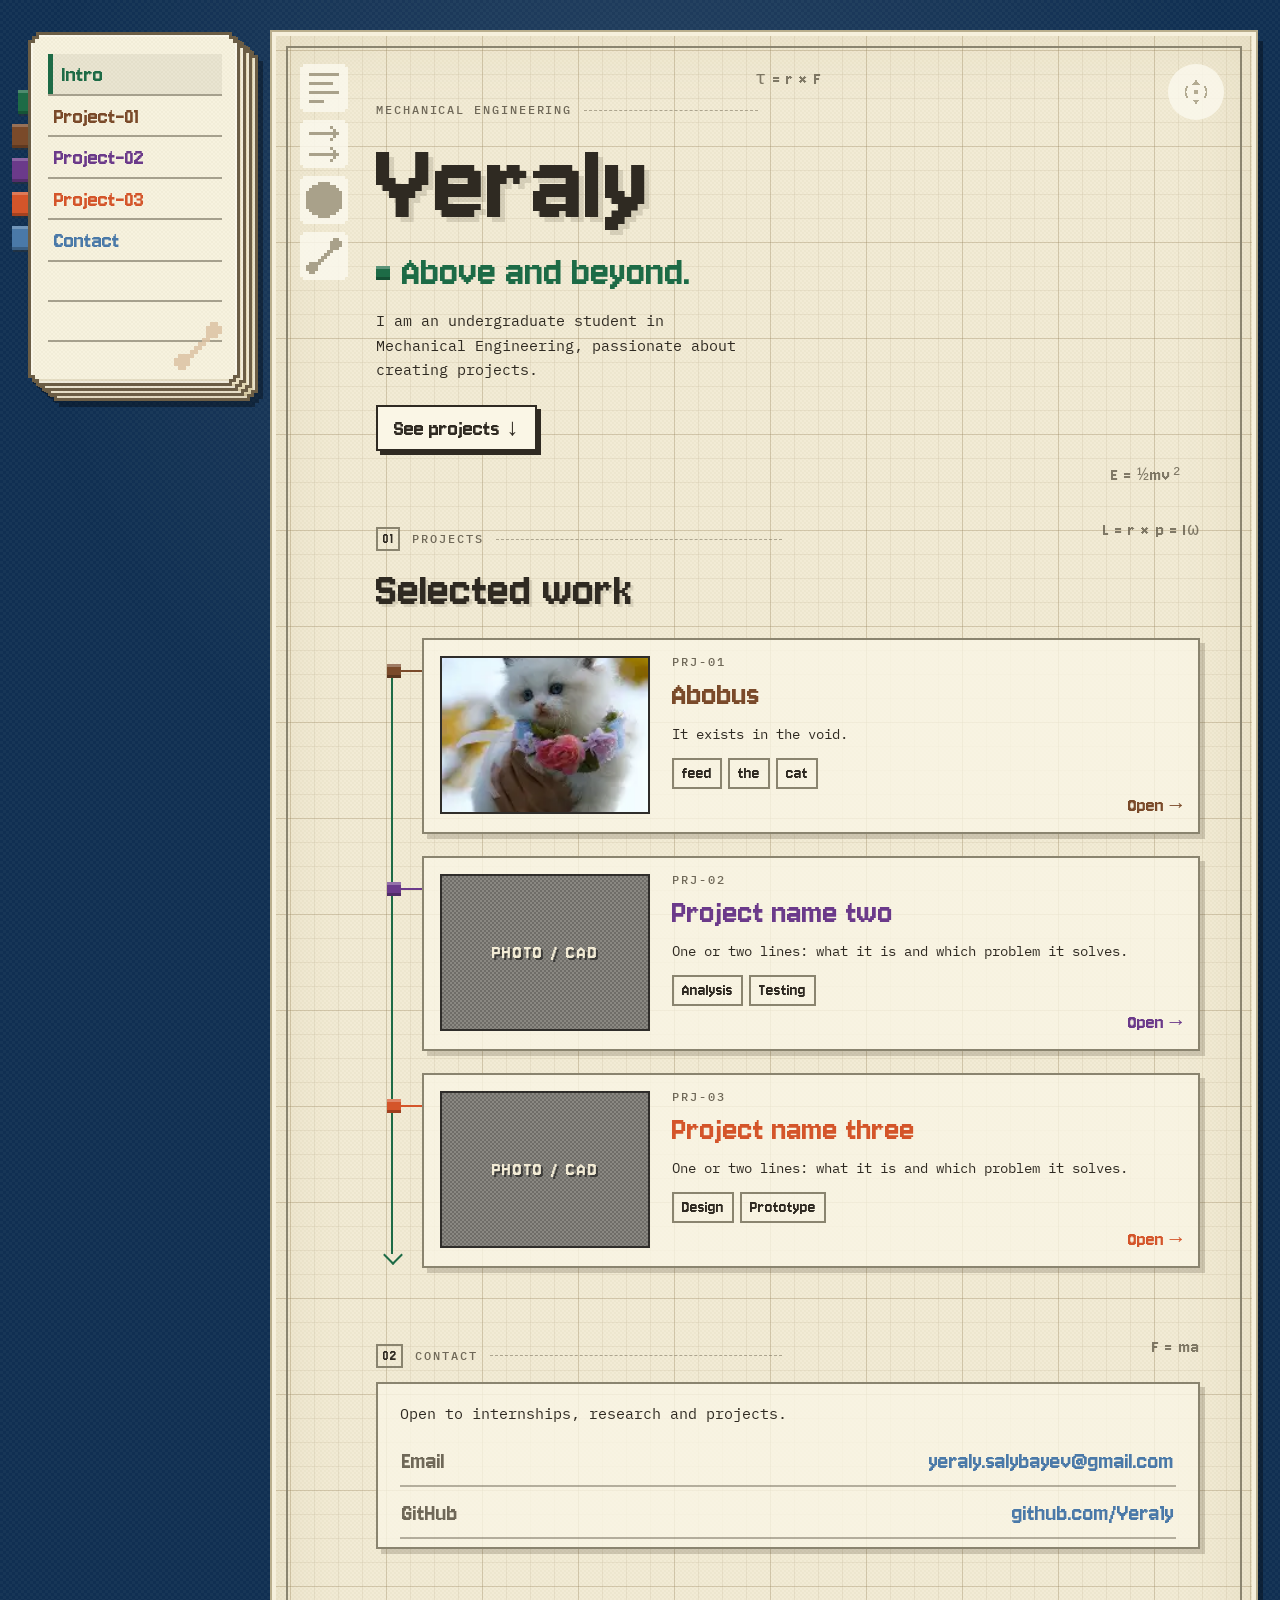
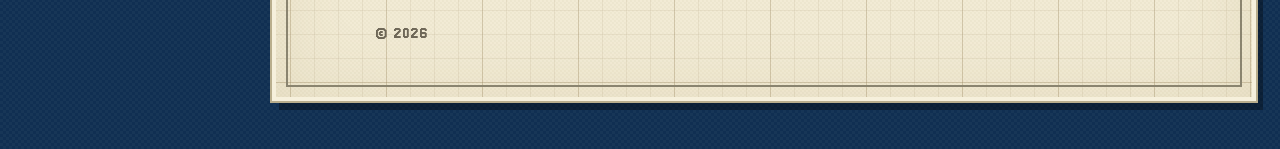
==== commit 1b5a5fc8: "Updated photos and added new images for the reference section. Adjusted the index.html to reflect ch" ====
--- a/index.html
+++ b/index.html
@@ -26,7 +26,7 @@
     <div class="paper-wrap s-home" style="--page:var(--green)">
       <i class="under u3" aria-hidden="true"></i>
       <i class="under u2" aria-hidden="true"></i>
-      <i class="under u1" aria-hidden="true"></i>
+      <i class="under u1" aria-hidden="false"></i>
       <div class="paper">
         <ul>
           <li><a href="#intro" style="--c:var(--green)">Intro</a></li>
--- a/style.css
+++ b/style.css
@@ -1,88 +1,207 @@
+@font-face {
+  font-family: 'Jersey 10';
+  font-weight: 400;
+  font-display: swap;
+  src: url('fonts/jersey-10-latin-400-normal.woff2') format('woff2');
+}
+@font-face {
+  font-family: 'IBM Plex Mono';
+  font-weight: 400;
+  font-display: swap;
+  src: url('fonts/ibm-plex-mono-latin-400-normal.woff2') format('woff2');
+}
+@font-face {
+  font-family: 'IBM Plex Mono';
+  font-weight: 500;
+  font-display: swap;
+  src: url('fonts/ibm-plex-mono-latin-500-normal.woff2') format('woff2');
+}
+
 :root {
+  --table: #102f52;
+  --paper: #f2ebd5;
+  --paper-light: #faf6e6;
+  --line: #8a846f;
+  --ink: #2f2a22;
+  --muted: #6f6858;
+
   --green: #1d6b46;
   --brown: #7a4a2a;
   --purple: #6b3a8a;
   --orange: #d4552a;
   --blue: #4a79a8;
   --red: #c0392b;
-  --paper: #f2ebd5;
-  --text: #222;
-}
-
-* {
-  box-sizing: border-box;
-}
+  --force: #8fb8cf;
+
+  --pixel: 'Jersey 10', 'Courier New', monospace;
+  --mono: 'IBM Plex Mono', ui-monospace, monospace;
+}
+
+* { box-sizing: border-box; }
+
+html { scroll-behavior: smooth; }
 
 body {
   margin: 0;
-  color: var(--text);
-  background: var(--blue);
-  font-family: Arial, sans-serif;
-  line-height: 1.5;
-}
-
-a {
-  color: var(--purple);
+  color: var(--ink);
+  font: 400 15px/1.65 var(--mono);
+  background: var(--table) repeating-conic-gradient(rgba(255,255,255,.03) 0 25%, transparent 0 50%) 0 0 / 6px 6px;
+  -webkit-font-smoothing: antialiased;
+}
+
+body::before {
+  content: '';
+  position: fixed;
+  inset: 0;
+  z-index: -1;
+  pointer-events: none;
+  background: radial-gradient(ellipse at 50% 25%, rgba(255,255,255,.09), transparent 70%);
+}
+
+a { color: inherit; }
+
+a:focus-visible,
+button:focus-visible {
+  outline: 2px solid var(--force);
+  outline-offset: 3px;
 }
 
 .table {
   display: grid;
-  grid-template-columns: 220px minmax(0, 900px);
-  gap: 24px;
-  width: min(1180px, 100%);
+  grid-template-columns: 228px minmax(0, 1fr);
+  gap: 32px;
+  max-width: 1320px;
   margin: 0 auto;
-  padding: 24px;
+  padding: 32px 24px 48px 12px;
+  transition: grid-template-columns .4s ease, gap .4s ease;
 }
 
 .menu {
+  position: sticky;
+  top: 32px;
   align-self: start;
-  position: sticky;
-  top: 24px;
-  padding: 16px;
-  background: var(--paper);
+  padding-left: 16px;
+  min-width: 0;
+  transition: opacity .3s, transform .4s;
 }
 
 .bookmarks {
+  position: absolute;
+  left: 0;
+  top: 58px;
   display: flex;
-  gap: 8px;
-  margin-bottom: 16px;
+  flex-direction: column;
+  gap: 10px;
 }
 
 .bookmarks a {
+  position: relative;
   display: block;
-  width: 20px;
-  height: 20px;
-  background: var(--c, var(--blue));
-}
-
-.bookmarks a.active {
-  outline: 3px solid var(--text);
-  outline-offset: 2px;
+  width: 24px;
+  height: 24px;
+  background: var(--c);
+  box-shadow:
+    inset 0 3px 0 rgba(255,255,255,.22),
+    inset 0 -3px 0 rgba(0,0,0,.22),
+    1px 2px 0 rgba(60,50,30,.3);
+  transition: transform .2s, width .2s;
+}
+
+.bookmarks a:hover { transform: translateX(-3px); }
+.bookmarks a.active { transform: translateX(6px); width: 18px; }
+
+.bookmarks a::after {
+  content: attr(data-label);
+  position: absolute;
+  left: calc(100% + 12px);
+  top: 50%;
+  transform: translateY(-50%);
+  white-space: nowrap;
+  padding: 6px 9px 5px;
+  font: 19px/1 var(--pixel);
+  color: #fff;
+  background: #17121c;
+  border: 2px solid #5a4a3c;
+  opacity: 0;
+  pointer-events: none;
+}
+
+.bookmarks a:hover::after,
+.bookmarks a:focus-visible::after { opacity: 1; }
+
+.paper-wrap {
+  position: relative;
+  z-index: 1;
+  filter: drop-shadow(5px 6px 0 rgba(0,0,0,.32));
+  --pix: polygon(8px 0, calc(100% - 8px) 0, calc(100% - 8px) 4px, calc(100% - 4px) 4px, calc(100% - 4px) 8px, 100% 8px, 100% calc(100% - 8px), calc(100% - 4px) calc(100% - 8px), calc(100% - 4px) calc(100% - 4px), calc(100% - 8px) calc(100% - 4px), calc(100% - 8px) 100%, 8px 100%, 8px calc(100% - 4px), 4px calc(100% - 4px), 4px calc(100% - 8px), 0 calc(100% - 8px), 0 8px, 4px 8px, 4px 4px, 8px 4px);
+}
+
+.paper,
+.under {
+  position: relative;
+  background: #6b5d45;
+  clip-path: var(--pix);
+}
+
+.paper::before,
+.under::before {
+  content: '';
+  position: absolute;
+  inset: 3px;
+  background: var(--fill, #f7f2df) repeating-conic-gradient(rgba(120,100,60,.04) 0 25%, transparent 0 50%) 0 0 / 4px 4px;
+  clip-path: var(--pix);
+  box-shadow: inset 0 0 0 2px rgba(255,255,255,.4), inset 0 -4px 0 rgba(140,110,60,.16);
 }
 
 .paper {
-  position: relative;
-  padding: 16px;
-  background: var(--paper);
+  min-height: 320px;
+  padding: 22px 18px 44px 20px;
+  animation: drop .35s ease both;
+}
+
+.paper > * { position: relative; z-index: 1; }
+
+.under {
+  position: absolute;
+  inset: 0;
+  --fill: #ebe2c4;
+}
+.u1 { z-index: -1; transform: translate(6px, 5px); }
+.u2 { z-index: -2; transform: translate(12px, 10px); --fill: #e3d8b5; }
+.u3 { z-index: -3; transform: translate(18px, 15px); --fill: #dacea9; }
+
+@keyframes drop {
+  from { transform: translateY(-28px); opacity: 0; }
+  to { transform: none; opacity: 1; }
 }
 
 .paper ul {
+  list-style: none;
   margin: 0;
-  padding-left: 20px;
-}
-
-.paper li {
-  margin: 6px 0;
-}
-
-.paper li.blank {
-  height: 12px;
-  list-style: none;
-}
-
-.paper a.current {
-  font-weight: bold;
-}
+  padding: 0;
+}
+
+.paper li { border-bottom: 2px solid rgba(70,62,45,.45); }
+
+.paper li a {
+  display: flex;
+  justify-content: space-between;
+  align-items: baseline;
+  padding: 7px 6px 5px;
+  font: 24px/1.15 var(--pixel);
+  color: var(--c, var(--ink));
+  text-decoration: none;
+}
+
+.paper li a:hover { background: rgba(70,62,45,.07); }
+
+.paper li a.current {
+  padding-left: 14px;
+  background: rgba(70,62,45,.08);
+  box-shadow: inset 5px 0 0 var(--c);
+}
+
+.paper li.blank { height: 40px; }
 
 .paper .doodle {
   position: absolute;
@@ -91,260 +210,549 @@
   width: 48px;
   height: 48px;
   fill: #dcc3a4;
-  opacity: 0.85;
+  opacity: .85;
   shape-rendering: crispEdges;
 }
 
+html.menu-off .menu {
+  opacity: 0;
+  transform: translateX(-20px);
+  visibility: hidden;
+  pointer-events: none;
+}
+html.menu-off .table {
+  grid-template-columns: 0 minmax(0, 1fr);
+  gap: 0;
+}
+
 .sheet-wrap {
+  position: relative;
   min-width: 0;
 }
 
 .sheet {
   position: relative;
-  min-height: 100vh;
-  padding: 56px 48px 32px;
-  background: var(--paper);
-}
+  z-index: 1;
+  min-height: calc(100vh - 80px);
+  padding: 68px 52px 40px 100px;
+  border: 4px solid #f6f0dc;
+  background-color: var(--paper);
+  background-image:
+    repeating-conic-gradient(rgba(110,90,50,.035) 0 25%, transparent 0 50%),
+    linear-gradient(rgba(140,120,80,.24) 1px, transparent 1px),
+    linear-gradient(90deg, rgba(140,120,80,.24) 1px, transparent 1px),
+    linear-gradient(rgba(140,120,80,.1) 1px, transparent 1px),
+    linear-gradient(90deg, rgba(140,120,80,.1) 1px, transparent 1px);
+  background-size: 4px 4px, 96px 96px, 96px 96px, 24px 24px, 24px 24px;
+  background-position: 0 0, 14px 14px, 14px 14px, 14px 14px, 14px 14px;
+  box-shadow: inset 0 0 70px rgba(150,120,60,.13), 0 0 0 2px #b9ae8d, 7px 9px 0 rgba(0,0,0,.34);
+}
+
+.sheet::before {
+  content: '';
+  position: absolute;
+  inset: 10px;
+  border: 2px solid var(--line);
+  pointer-events: none;
+}
+
+.sheet > * { position: relative; }
 
 .tools {
   position: absolute;
-  top: 16px;
-  right: 16px;
+  left: 24px;
+  top: 28px;
+  z-index: 2;
   display: flex;
+  flex-direction: column;
   gap: 8px;
 }
 
 .tool {
+  display: grid;
+  place-items: center;
+  width: 48px;
+  height: 48px;
+  padding: 0;
+  border: 0;
+  color: #a9a18a;
+  background: rgba(252,249,238,.82);
+  clip-path: polygon(3px 0, calc(100% - 3px) 0, calc(100% - 3px) 3px, 100% 3px, 100% calc(100% - 3px), calc(100% - 3px) calc(100% - 3px), calc(100% - 3px) 100%, 3px 100%, 3px calc(100% - 3px), 0 calc(100% - 3px), 0 3px, 3px 3px);
+}
+
+.tool svg {
   display: block;
-}
-
-.tool-menu {
-  padding: 4px 8px;
-  border: 1px solid #777;
-  background: var(--paper);
-  cursor: pointer;
-}
-
-.tool svg {
-  width: 16px;
-  height: 16px;
-}
+  width: 36px;
+  height: 36px;
+  fill: currentColor;
+  shape-rendering: crispEdges;
+}
+
+button.tool { cursor: pointer; font: inherit; }
+button.tool:hover { background: #fffdf3; color: #8d856e; }
+button.tool:active { transform: translateY(2px); }
+.tool-menu[aria-pressed="false"] { color: #c9c2ac; }
 
 .compass {
   position: absolute;
-  top: 16px;
-  left: 16px;
+  right: 28px;
+  top: 28px;
+  display: grid;
+  place-items: center;
+  width: 56px;
+  height: 56px;
+  border-radius: 50%;
+  background: rgba(252,249,238,.8);
 }
 
 .compass svg {
-  width: 28px;
-  height: 28px;
+  width: 30px;
+  height: 30px;
+  fill: #b3ab92;
+  stroke: #b3ab92;
+  shape-rendering: crispEdges;
 }
 
 section {
-  margin-bottom: 64px;
+  position: relative;
+  margin: 0 0 76px;
   scroll-margin-top: 24px;
 }
 
-h1,
-h2,
-h3 {
-  line-height: 1.1;
+.label {
+  display: flex;
+  align-items: center;
+  gap: 12px;
+  margin: 0 0 16px;
+  font: 500 12px/1 var(--mono);
+  letter-spacing: .16em;
+  text-transform: uppercase;
+  color: var(--muted);
+}
+
+.label::after {
+  content: '';
+  flex: 1;
+  border-top: 1px dashed rgba(90,80,60,.45);
+}
+
+.label b {
+  padding: 3px 5px 2px;
+  border: 2px solid var(--line);
+  color: var(--ink);
+  font: 15px/1 var(--pixel);
+  letter-spacing: .04em;
 }
 
 h1 {
-  margin: 8px 0;
-  font-size: clamp(36px, 7vw, 72px);
-}
-
-h2 {
-  margin-top: 8px;
-}
-
-.label,
-.code {
+  margin: 0 0 12px;
+  font: clamp(72px, 9.5vw, 128px)/.9 var(--pixel);
+  text-shadow: 5px 5px 0 rgba(60,50,30,.14);
+}
+
+h2.title {
+  margin: 0 0 22px;
+  font: clamp(38px, 4vw, 52px)/1 var(--pixel);
+  text-shadow: 3px 3px 0 rgba(60,50,30,.12);
+}
+
+.tagline {
+  display: flex;
+  align-items: center;
+  gap: 12px;
+  margin: 0 0 18px;
+  font: clamp(30px, 3.4vw, 44px)/1 var(--pixel);
   color: var(--green);
-  font-size: 0.8rem;
-  font-weight: bold;
-  letter-spacing: 0.08em;
-  text-transform: uppercase;
-}
-
-.tagline {
-  font-size: 1.2rem;
+}
+
+.tagline::before {
+  content: '';
+  flex: none;
+  width: 14px;
+  height: 14px;
+  background: var(--green);
+  box-shadow: inset 0 3px 0 rgba(255,255,255,.28), inset 0 -3px 0 rgba(0,0,0,.25);
+}
+
+.sheet p {
+  max-width: 58ch;
+  margin: 0 0 14px;
 }
 
 .btn {
   display: inline-block;
-  margin-top: 12px;
-  padding: 8px 12px;
-  color: #fff;
+  margin-top: 8px;
+  padding: 10px 16px 8px;
+  font: 24px/1 var(--pixel);
+  text-decoration: none;
+  color: var(--ink);
+  background: var(--paper-light);
+  border: 2px solid var(--ink);
+  box-shadow: 4px 4px 0 var(--ink);
+  transition: transform .1s steps(2), box-shadow .1s steps(2);
+}
+
+.btn:hover {
+  transform: translate(2px, 2px);
+  box-shadow: 2px 2px 0 var(--ink);
+}
+
+.eq {
+  position: absolute;
+  z-index: 0;
+  font: 19px/1 var(--pixel);
+  letter-spacing: .06em;
+  color: rgba(80,72,55,.7);
+  white-space: nowrap;
+  pointer-events: none;
+  user-select: none;
+}
+
+.hero {
+  display: grid;
+  grid-template-columns: .95fr 1.05fr;
+  gap: 20px;
+  align-items: center;
+}
+
+.figure { margin: 0; }
+.figure svg { display: block; width: 100%; height: auto; }
+
+.figure figcaption {
+  margin-top: 6px;
+  text-align: center;
+  font: 500 11px/1.4 var(--mono);
+  letter-spacing: .14em;
+  text-transform: uppercase;
+  color: var(--muted);
+}
+
+.hot { cursor: help; }
+.hot:hover .hh,
+.hot:focus-visible .hh { fill: #c5e3f3; }
+.hot.g:hover .hh,
+.hot.g:focus-visible .hh { fill: #2f9461; }
+
+.stack {
+  position: relative;
+  padding-left: 46px;
+}
+.stack::before {
+  content: '';
+  position: absolute;
+  left: 15px;
+  top: 30px;
+  bottom: 14px;
+  width: 2px;
   background: var(--green);
-  text-decoration: none;
-}
-
-.stack {
+}
+
+.stack::after {
+  content: '';
+  position: absolute;
+  left: 10px;
+  bottom: 6px;
+  width: 12px;
+  height: 12px;
+  border-right: 2px solid var(--green);
+  border-bottom: 2px solid var(--green);
+  transform: rotate(45deg);
+}
+
+.project {
+  position: relative;
   display: grid;
-  gap: 16px;
-}
-
-.project {
-  display: grid;
-  grid-template-columns: 180px 1fr;
-  gap: 16px;
+  grid-template-columns: 210px minmax(0, 1fr);
+  gap: 22px;
+  margin-bottom: 22px;
   padding: 16px;
   color: inherit;
-  border: 1px solid #aaa;
   text-decoration: none;
+  background: rgba(250,246,230,.78);
+  border: 2px solid var(--line);
+  box-shadow: 5px 5px 0 rgba(60,50,30,.2);
+  transition: transform .1s steps(2), box-shadow .1s steps(2), border-color .1s;
+}
+
+.project::before {
+  content: '';
+  position: absolute;
+  left: -37px;
+  top: 24px;
+  width: 14px;
+  height: 14px;
+  background: var(--c);
+  box-shadow: inset 0 3px 0 rgba(255,255,255,.28), inset 0 -3px 0 rgba(0,0,0,.25);
+}
+
+.project::after {
+  content: '';
+  position: absolute;
+  left: -24px;
+  top: 30px;
+  width: 22px;
+  height: 2px;
+  background: var(--c);
+}
+
+.project:hover {
+  transform: translate(-2px, -2px);
+  box-shadow: 7px 7px 0 rgba(60,50,30,.26);
+  border-color: var(--c);
+}
+
+.project .meta {
+  display: flex;
+  flex-direction: column;
+  min-width: 0;
+}
+
+.project .code {
+  font: 500 12px/1 var(--mono);
+  letter-spacing: .16em;
+  color: var(--muted);
+}
+
+.project h3 {
+  margin: 8px 0;
+  font: 35px/1.1 var(--pixel);
+  color: var(--c);
+}
+
+.project p {
+  margin: 0 0 12px;
+  max-width: none;
+  font-size: 14px;
+}
+
+.tags { margin-top: auto; }
+
+.tags span {
+  display: inline-block;
+  margin: 0 6px 6px 0;
+  padding: 3px 8px 2px;
+  border: 2px solid var(--line);
+  font: 18px/1.2 var(--pixel);
+}
+
+.open {
+  align-self: flex-end;
+  font: 21px/1 var(--pixel);
+  color: var(--c);
 }
 
 .thumb {
+  position: relative;
+  overflow: hidden;
   display: grid;
   place-items: center;
-  min-height: 140px;
-  padding: 8px;
-  color: #555;
-  background: #eee;
-  text-align: center;
+  min-height: 150px;
+  aspect-ratio: 4 / 3;
+  background: repeating-conic-gradient(#8a8882 0 25%, #6f6d68 0 50%) 0 0 / 4px 4px;
+  border: 2px solid #2f2d2a;
+  color: var(--paper);
+  text-shadow: 2px 2px 0 rgba(0,0,0,.5);
+  font: 21px/1 var(--pixel);
+  letter-spacing: .08em;
 }
 
 .thumb img {
-  display: block;
+  position: absolute;
+  inset: 0;
   width: 100%;
-  height: auto;
-}
-
-.project h3 {
-  margin: 6px 0;
-}
-
-.tags {
-  display: flex;
-  flex-wrap: wrap;
-  gap: 6px;
-}
-
-.tags span {
-  padding: 2px 6px;
-  background: #e8e8e8;
-  font-size: 0.85rem;
+  height: 100%;
+  object-fit: cover;
 }
 
 .card {
-  padding: 16px;
-  border: 1px solid #aaa;
-}
+  padding: 18px 22px 8px;
+  background: rgba(250,246,230,.78);
+  border: 2px solid var(--line);
+  box-shadow: 5px 5px 0 rgba(60,50,30,.2);
+}
+
+.card .intro { margin: 0 0 8px; }
 
 .rows {
   margin: 0;
-}
-
-.rows > div {
+  padding: 0;
+  list-style: none;
+}
+
+.rows > div,
+.rows > li {
+  display: flex;
+  justify-content: space-between;
+  align-items: baseline;
+  gap: 20px;
+  padding: 11px 2px 8px;
+  border-bottom: 2px solid rgba(70,62,45,.38);
+  font: 25px/1.25 var(--pixel);
+}
+
+.rows dt,
+.rows .k { color: var(--muted); }
+
+.rows dd { margin: 0; text-align: right; }
+
+.rows a { color: var(--blue); text-decoration: none; }
+.rows a:hover { text-decoration: underline; text-underline-offset: 4px; }
+
+.foot {
+  margin-top: -20px;
+  font: 18px/1 var(--pixel);
+  letter-spacing: .06em;
+  color: var(--muted);
+}
+
+.photos {
   display: grid;
-  grid-template-columns: 120px 1fr;
-  gap: 16px;
-  padding: 8px 0;
-  border-bottom: 1px solid #ddd;
-}
-
-.rows > div:last-child {
-  border-bottom: 0;
-}
-
-.rows dt {
-  font-weight: bold;
-}
-
-.rows dd {
-  margin: 0;
-}
-
-.photos,
+  grid-template-columns: repeat(auto-fit, minmax(300px, 1fr));
+  gap: 18px;
+}
+
+.handle {
+  position: absolute;
+  width: 14px;
+  height: 14px;
+  padding: 0;
+  border: 0;
+  background: var(--c, var(--green));
+  cursor: help;
+  transform: translate(-50%, -50%);
+  box-shadow: inset 0 3px 0 rgba(255,255,255,.3), inset 0 -3px 0 rgba(0,0,0,.25), 0 0 0 2px rgba(0,0,0,.55);
+}
+
+.handle::after {
+  content: '';
+  position: absolute;
+  left: 6px;
+  top: 14px;
+  width: 2px;
+  height: 42px;
+  background: var(--c, var(--green));
+}
+
+.handle::before {
+  content: '';
+  position: absolute;
+  left: 2px;
+  top: 46px;
+  width: 10px;
+  height: 10px;
+  border-right: 2px solid var(--c, var(--green));
+  border-bottom: 2px solid var(--c, var(--green));
+  transform: rotate(45deg);
+}
+
+.formula {
+  display: inline-block;
+  margin: 6px 0 18px;
+  padding: 14px 20px 12px;
+  font: 38px/1 var(--pixel);
+  color: var(--purple);
+  background: rgba(250,246,230,.78);
+  border: 2px solid var(--line);
+  border-left: 6px solid var(--purple);
+}
+
 .results-grid {
   display: grid;
-  grid-template-columns: repeat(2, 1fr);
+  grid-template-columns: repeat(auto-fit, minmax(170px, 1fr));
   gap: 16px;
-}
-
-.formula,
+  margin-bottom: 18px;
+}
+
 .stat {
-  padding: 16px;
-  background: #eee;
+  padding: 14px 16px 12px;
+  font-size: 13px;
+  color: var(--muted);
+  background: rgba(250,246,230,.78);
+  border: 2px solid var(--line);
+  box-shadow: 4px 4px 0 rgba(60,50,30,.18);
 }
 
 .stat b {
   display: block;
-  font-size: 1.5rem;
+  font: 50px/1.1 var(--pixel);
+  color: var(--red);
 }
 
 .pager {
   display: flex;
   justify-content: space-between;
   gap: 16px;
-}
-
-.handle {
-  position: relative;
-  width: 14px;
-  height: 14px;
-  border: 0;
-  border-radius: 50%;
-  background: var(--c, var(--green));
+  margin-top: 8px;
 }
 
 .tip {
+  position: fixed;
+  left: 0;
+  top: 0;
+  z-index: 99;
   display: none;
-}
-
-.tip.on {
-  display: block;
-  position: fixed;
-  z-index: 3;
-  padding: 6px 8px;
+  white-space: nowrap;
+  padding: 8px 11px 6px;
+  font: 21px/1.2 var(--pixel);
   color: #fff;
-  background: #222;
-}
-
-.foot {
-  color: #666;
-  font-size: 0.9rem;
-}
-
-.menu-off .menu {
-  display: none;
-}
-
-.menu-off .table {
-  grid-template-columns: minmax(0, 900px);
-  justify-content: center;
-}
-
-@media (max-width: 700px) {
+  background: #17121c;
+  border: 2px solid #5a4a3c;
+  outline: 2px solid #17121c;
+  pointer-events: none;
+}
+
+.tip.on { display: block; }
+.tip .t { color: #d8c9a6; }
+
+@media (max-width: 960px) {
   .table {
-    display: block;
-    padding: 12px;
+    grid-template-columns: 1fr;
+    gap: 26px;
+    padding: 16px 16px 40px 22px;
   }
 
   .menu {
-    position: static;
-    margin-bottom: 12px;
+    position: relative;
+    top: auto;
+    width: min(100%, 250px);
   }
 
-  .sheet {
-    padding: 56px 20px 24px;
-  }
-
-  .project {
-    grid-template-columns: 1fr;
-  }
-
-  .photos,
-  .results-grid {
-    grid-template-columns: 1fr;
-  }
-
-  .rows > div {
-    grid-template-columns: 1fr;
-    gap: 2px;
-  }
-}
+  .bookmarks a::after { display: none; }
+
+  .paper { min-height: 0; padding-bottom: 30px; }
+  .paper li.blank,
+  .paper .doodle { display: none; }
+
+  .u1 { transform: translate(4px, 4px); }
+  .u2 { transform: translate(8px, 8px); }
+  .u3 { transform: translate(12px, 12px); }
+
+  .sheet { min-height: 0; padding: 96px 22px 28px; }
+
+  .tools { left: 22px; top: 22px; flex-direction: row; }
+  .tools .tool:not(.tool-menu) { display: none; }
+
+  .hero,
+  .project { grid-template-columns: 1fr; }
+
+  .eq { display: none; }
+
+  html.menu-off .table { grid-template-columns: 1fr; gap: 0; }
+}
+
+@media (max-width: 520px) {
+  .rows > div,
+  .rows > li { flex-wrap: wrap; gap: 2px 16px; }
+  .rows dd { text-align: left; }
+
+  .stack { padding-left: 34px; }
+  .stack::before { left: 10px; }
+  .stack::after { left: 5px; }
+  .project::before { left: -27px; }
+  .project::after { left: -14px; width: 12px; }
+}
+
+@media (prefers-reduced-motion: reduce) {
+  html { scroll-behavior: auto; }
+  * { transition: none !important; animation: none !important; }
+}
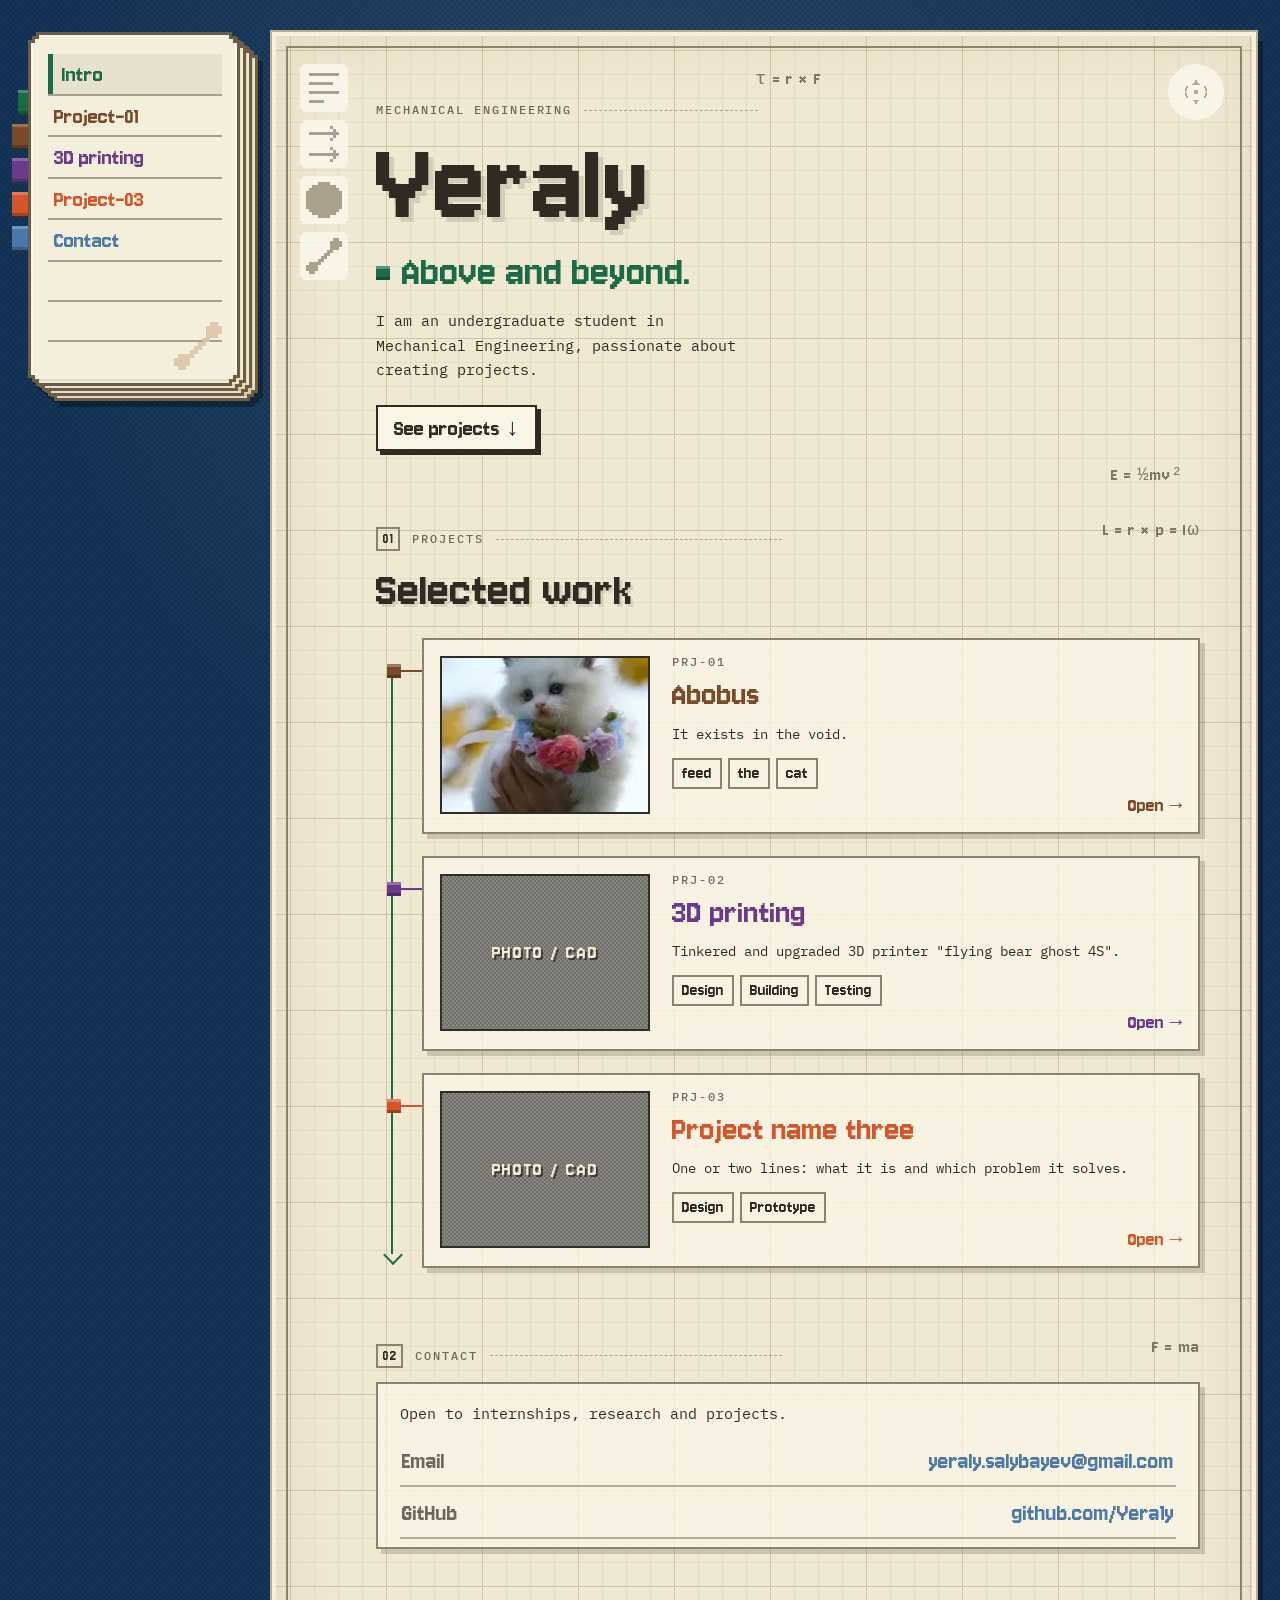
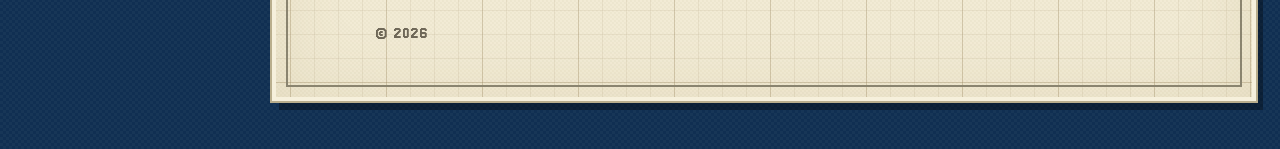
==== commit d4ba25d0: "Added project02 3dprinting" ====
--- a/index.html
+++ b/index.html
@@ -1,5 +1,4 @@
 <!doctype html>
-<!-- Generated by build.py from content/*.json and templates/*.html. Edit those, not this file. -->
 <html lang="en">
 <head>
   <meta charset="utf-8">
@@ -31,7 +30,7 @@
         <ul>
           <li><a href="#intro" style="--c:var(--green)">Intro</a></li>
           <li><a href="#project-01" style="--c:var(--brown)">Project-01</a></li>
-          <li><a href="#project-02" style="--c:var(--purple)">Project-02</a></li>
+          <li><a href="#project-02" style="--c:var(--purple)">3D printing</a></li>
           <li><a href="#project-03" style="--c:var(--orange)">Project-03</a></li>
           <li><a href="#contact" style="--c:var(--blue)">Contact</a></li>
           <li class="blank" aria-hidden="true"></li>
@@ -41,8 +40,6 @@
       </div>
     </div>
   </nav>
-
-  <!-- RIGHT: blueprint sheet -->
   <div class="sheet-wrap">
     <span class="curl curl-l" aria-hidden="true"></span>
     <span class="curl curl-r" aria-hidden="true"></span>
@@ -92,9 +89,9 @@
       <div class="thumb">PHOTO / CAD</div>
       <div class="meta">
         <span class="code">PRJ-02</span>
-        <h3>Project name two</h3>
-        <p>One or two lines: what it is and which problem it solves.</p>
-        <div class="tags"><span>Analysis</span><span>Testing</span></div>
+        <h3>3D printing</h3>
+        <p>Tinkered and upgraded 3D printer "flying bear ghost 4S".</p>
+        <div class="tags"><span>Design</span><span>Building</span><span>Testing</span></div>
         <span class="open">Open &rarr;</span>
       </div>
     </a>
--- a/style.css
+++ b/style.css
@@ -755,4 +755,74 @@
 @media (prefers-reduced-motion: reduce) {
   html { scroll-behavior: auto; }
   * { transition: none !important; animation: none !important; }
+}
+
+
+
+
+
+.repo {
+  position: relative;
+  display: grid;
+  grid-template-columns: 96px minmax(0, 1fr) auto;
+  gap: 20px;
+  align-items: center;
+  padding: 16px 20px 16px 16px;
+  color: inherit;
+  text-decoration: none;
+  background: rgba(250,246,230,.78);
+  border: 2px solid var(--line);
+  box-shadow: 5px 5px 0 rgba(60,50,30,.2);
+  transition: transform .1s steps(2), box-shadow .1s steps(2), border-color .1s;
+}
+.repo:hover {
+  transform: translate(-2px, -2px);
+  box-shadow: 7px 7px 0 rgba(60,50,30,.26);
+  border-color: var(--blue);
+}
+.repo:active {
+  transform: translate(2px, 2px);
+  box-shadow: 2px 2px 0 rgba(60,50,30,.26);
+}
+.repo-icon {
+  display: grid;
+  place-items: center;
+  height: 72px;
+  color: var(--paper);
+  background: repeating-conic-gradient(#8a8882 0 25%, #6f6d68 0 50%) 0 0 / 4px 4px;
+  border: 2px solid #2f2d2a;
+}
+.repo-icon svg {
+  width: 66px;
+  height: 36px;
+  fill: currentColor;
+  shape-rendering: crispEdges;
+  filter: drop-shadow(2px 2px 0 rgba(0,0,0,.5));
+}
+.repo-text {
+  display: flex;
+  flex-direction: column;
+  gap: 6px;
+  min-width: 0;
+}
+.repo .code {
+  font: 500 12px/1 var(--mono);
+  letter-spacing: .16em;
+  color: var(--muted);
+}
+.repo strong {
+  font: 400 35px/1.1 var(--pixel);
+  color: var(--blue);
+  overflow-wrap: anywhere;
+}
+.repo .desc { font-size: 14px; }
+.repo .open {
+  align-self: center;
+  white-space: nowrap;
+  color: var(--blue);
+}
+@media (max-width: 640px) {
+  .repo { grid-template-columns: 1fr; gap: 14px; }
+  .repo-icon { height: 64px; }
+  .repo .open { justify-self: start; }
 }
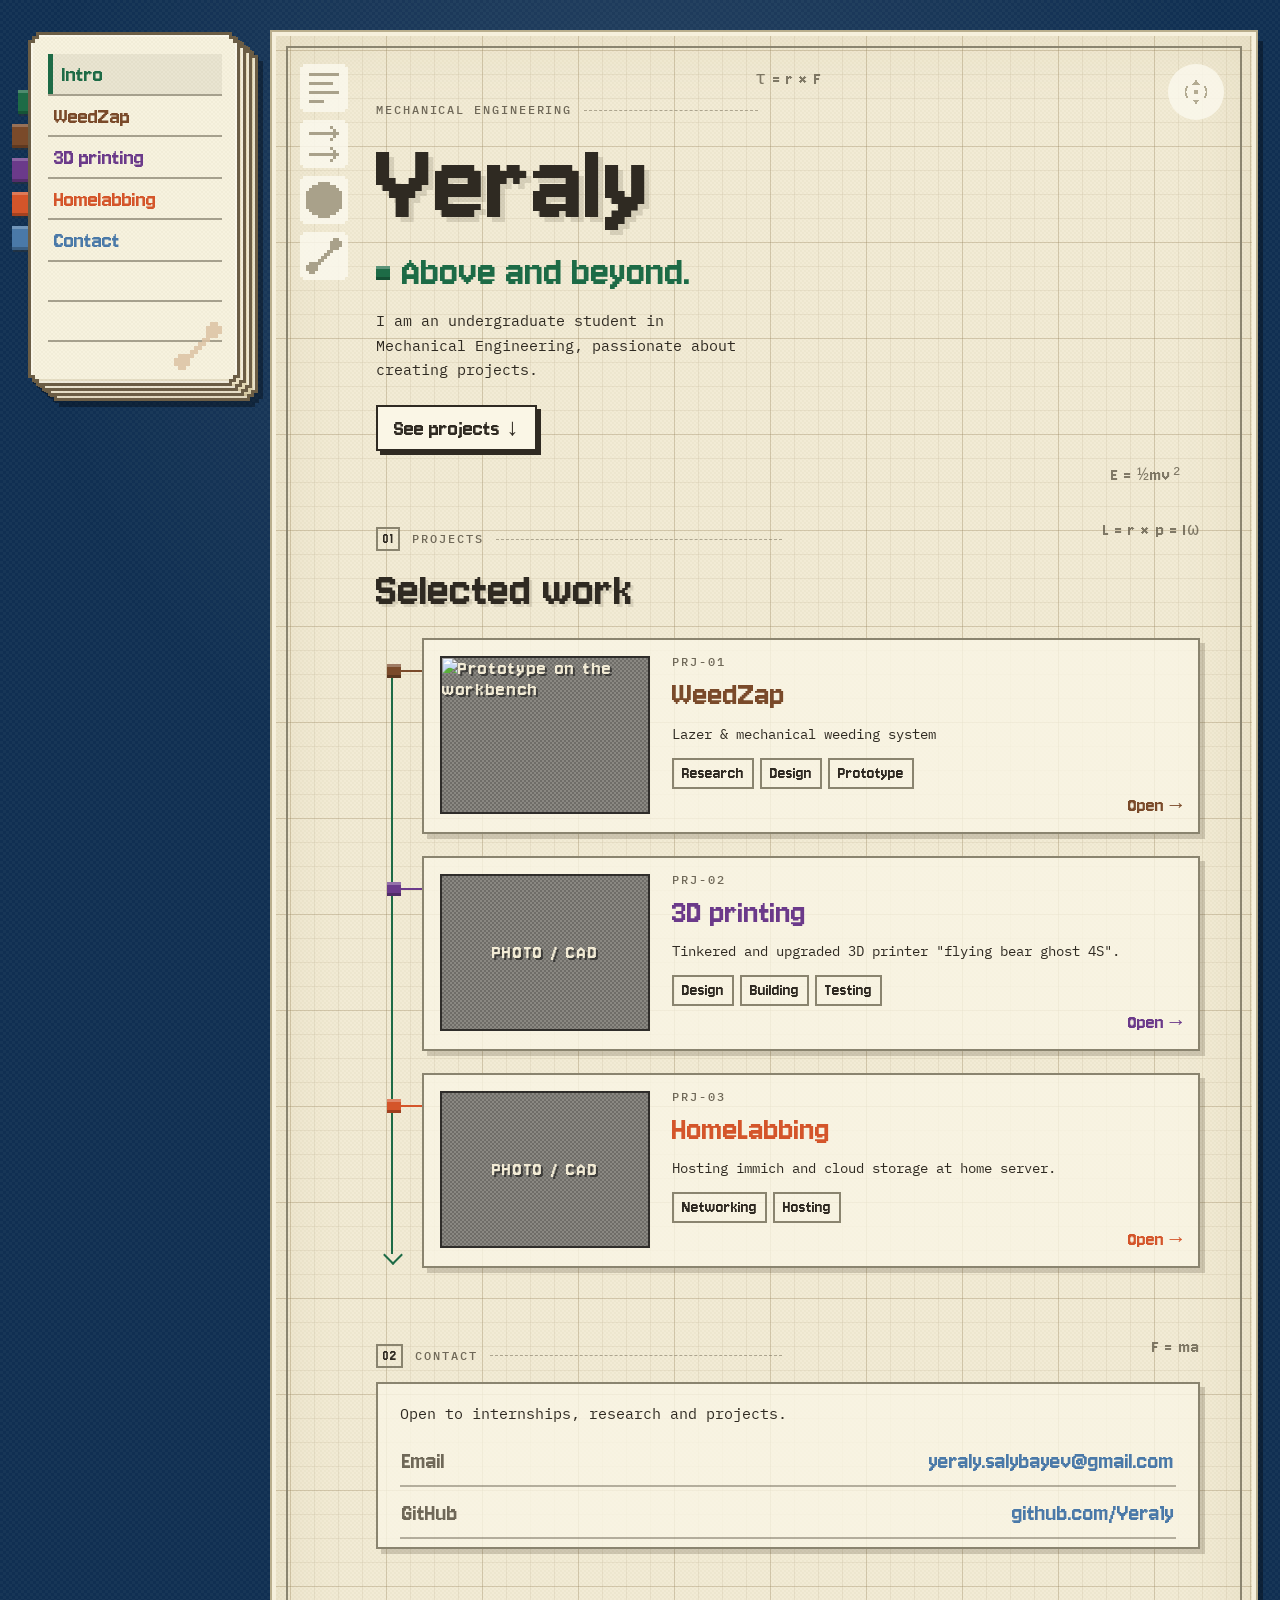
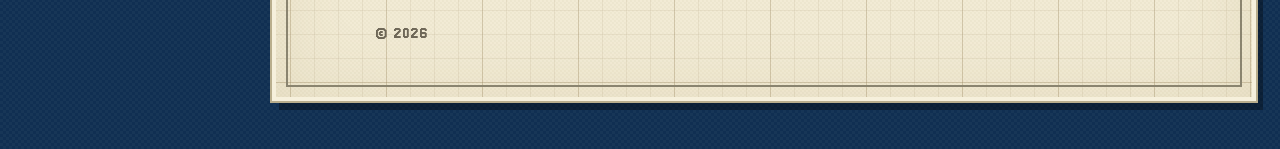
==== commit a912026e: "Added WeedZap - 1st commit" ====
--- a/index.html
+++ b/index.html
@@ -29,9 +29,9 @@
       <div class="paper">
         <ul>
           <li><a href="#intro" style="--c:var(--green)">Intro</a></li>
-          <li><a href="#project-01" style="--c:var(--brown)">Project-01</a></li>
+          <li><a href="#project-01" style="--c:var(--brown)">WeedZap</a></li>
           <li><a href="#project-02" style="--c:var(--purple)">3D printing</a></li>
-          <li><a href="#project-03" style="--c:var(--orange)">Project-03</a></li>
+          <li><a href="#project-03" style="--c:var(--orange)">Homelabbing</a></li>
           <li><a href="#contact" style="--c:var(--blue)">Contact</a></li>
           <li class="blank" aria-hidden="true"></li>
           <li class="blank" aria-hidden="true"></li>
@@ -78,9 +78,9 @@
       <div class="thumb"><img src="assets/project-01/cover.jpg" alt="Prototype on the workbench" loading="lazy"></div>
       <div class="meta">
         <span class="code">PRJ-01</span>
-        <h3>Abobus</h3>
-        <p>It exists in the void.</p>
-        <div class="tags"><span>feed</span><span>the</span><span>cat</span></div>
+        <h3>WeedZap</h3>
+        <p>Lazer & mechanical weeding system</p>
+        <div class="tags"><span>Research</span><span>Design</span><span>Prototype</span></div>
         <span class="open">Open &rarr;</span>
       </div>
     </a>
@@ -100,9 +100,9 @@
       <div class="thumb">PHOTO / CAD</div>
       <div class="meta">
         <span class="code">PRJ-03</span>
-        <h3>Project name three</h3>
-        <p>One or two lines: what it is and which problem it solves.</p>
-        <div class="tags"><span>Design</span><span>Prototype</span></div>
+        <h3>HomeLabbing</h3>
+        <p>Hosting immich and cloud storage at home server.</p>
+        <div class="tags"><span>Networking</span><span>Hosting</span></div>
         <span class="open">Open &rarr;</span>
       </div>
     </a>
--- a/style.css
+++ b/style.css
@@ -507,7 +507,7 @@
   min-width: 0;
 }
 
-.project .code {
+.code {
   font: 500 12px/1 var(--mono);
   letter-spacing: .16em;
   color: var(--muted);
@@ -605,11 +605,7 @@
   color: var(--muted);
 }
 
-.photos {
-  display: grid;
-  grid-template-columns: repeat(auto-fit, minmax(300px, 1fr));
-  gap: 18px;
-}
+
 
 .handle {
   position: absolute;
@@ -656,12 +652,7 @@
   border-left: 6px solid var(--purple);
 }
 
-.results-grid {
-  display: grid;
-  grid-template-columns: repeat(auto-fit, minmax(170px, 1fr));
-  gap: 16px;
-  margin-bottom: 18px;
-}
+
 
 .stat {
   padding: 14px 16px 12px;
@@ -734,6 +725,7 @@
 
   .hero,
   .project { grid-template-columns: 1fr; }
+  .grid[style*="--columns:3"], .grid[style*="--columns:4"] { grid-template-columns: repeat(2, minmax(0, 1fr)); }
 
   .eq { display: none; }
 
@@ -750,6 +742,7 @@
   .stack::after { left: 5px; }
   .project::before { left: -27px; }
   .project::after { left: -14px; width: 12px; }
+  .grid { grid-template-columns: 1fr; }
 }
 
 @media (prefers-reduced-motion: reduce) {
@@ -805,11 +798,6 @@
   gap: 6px;
   min-width: 0;
 }
-.repo .code {
-  font: 500 12px/1 var(--mono);
-  letter-spacing: .16em;
-  color: var(--muted);
-}
 .repo strong {
   font: 400 35px/1.1 var(--pixel);
   color: var(--blue);
@@ -825,4 +813,51 @@
   .repo { grid-template-columns: 1fr; gap: 14px; }
   .repo-icon { height: 64px; }
   .repo .open { justify-self: start; }
-}+}
+
+.grid {
+  display: grid;
+  grid-template-columns: var(--grid-columns, repeat(var(--columns, 2), minmax(0, 1fr)));
+  gap: 22px;
+  align-items: start;
+}
+.grid .figure {
+  margin: 0;
+  min-width: 0;
+}
+.grid > * { min-width: 0; }
+.grid > .figure { margin: 0; }
+.grid > .stat { height: 100%; }
+.grid .card { padding: 0; overflow: hidden; }
+.grid .card > img { display: block; width: 100%; aspect-ratio: 4 / 3; object-fit: cover; border-bottom: 2px solid var(--line); }
+.grid .card > div { padding: 12px 14px 4px; }
+.grid .card h3 { margin: 0 0 7px; color: var(--accent, var(--purple)); font: 26px/1.1 var(--pixel); }
+.grid .card p { font-size: 13px; }
+.grid .figure img {
+  display: block;
+  width: 100%;
+  height: auto;
+  max-height: none;
+}
+.figure img {
+  display: block;
+  width: 100%;
+  height: auto;
+  border: 3px solid var(--ink);
+  box-shadow: 5px 5px 0 rgba(60,50,30,.2);
+}
+.figure figcaption { margin-top: 8px; color: var(--muted); font: 11px/1.5 var(--mono); letter-spacing: .08em; text-transform: uppercase; }
+.figure { margin: 22px 0 28px; }
+.callout {
+  margin: 22px 0; padding: 17px 20px 12px;
+  background: rgba(250,246,230,.8);
+  border: 2px solid var(--accent, var(--purple));
+  border-left: 7px solid var(--accent, var(--purple));
+  box-shadow: 4px 4px 0 rgba(60,50,30,.15);
+}
+.callout p { margin: 8px 0 4px; max-width: none; }
+.callout strong { color: var(--accent, var(--purple)); font: 25px/1.1 var(--pixel); }
+.grid .stat { min-width: 0; }
+.grid .stat b { color: var(--accent, var(--green)); overflow-wrap: anywhere; }
+.grid .stat span { display: block; margin-top: 7px; color: var(--muted); font: 10px/1.4 var(--mono); text-transform: uppercase; }
+
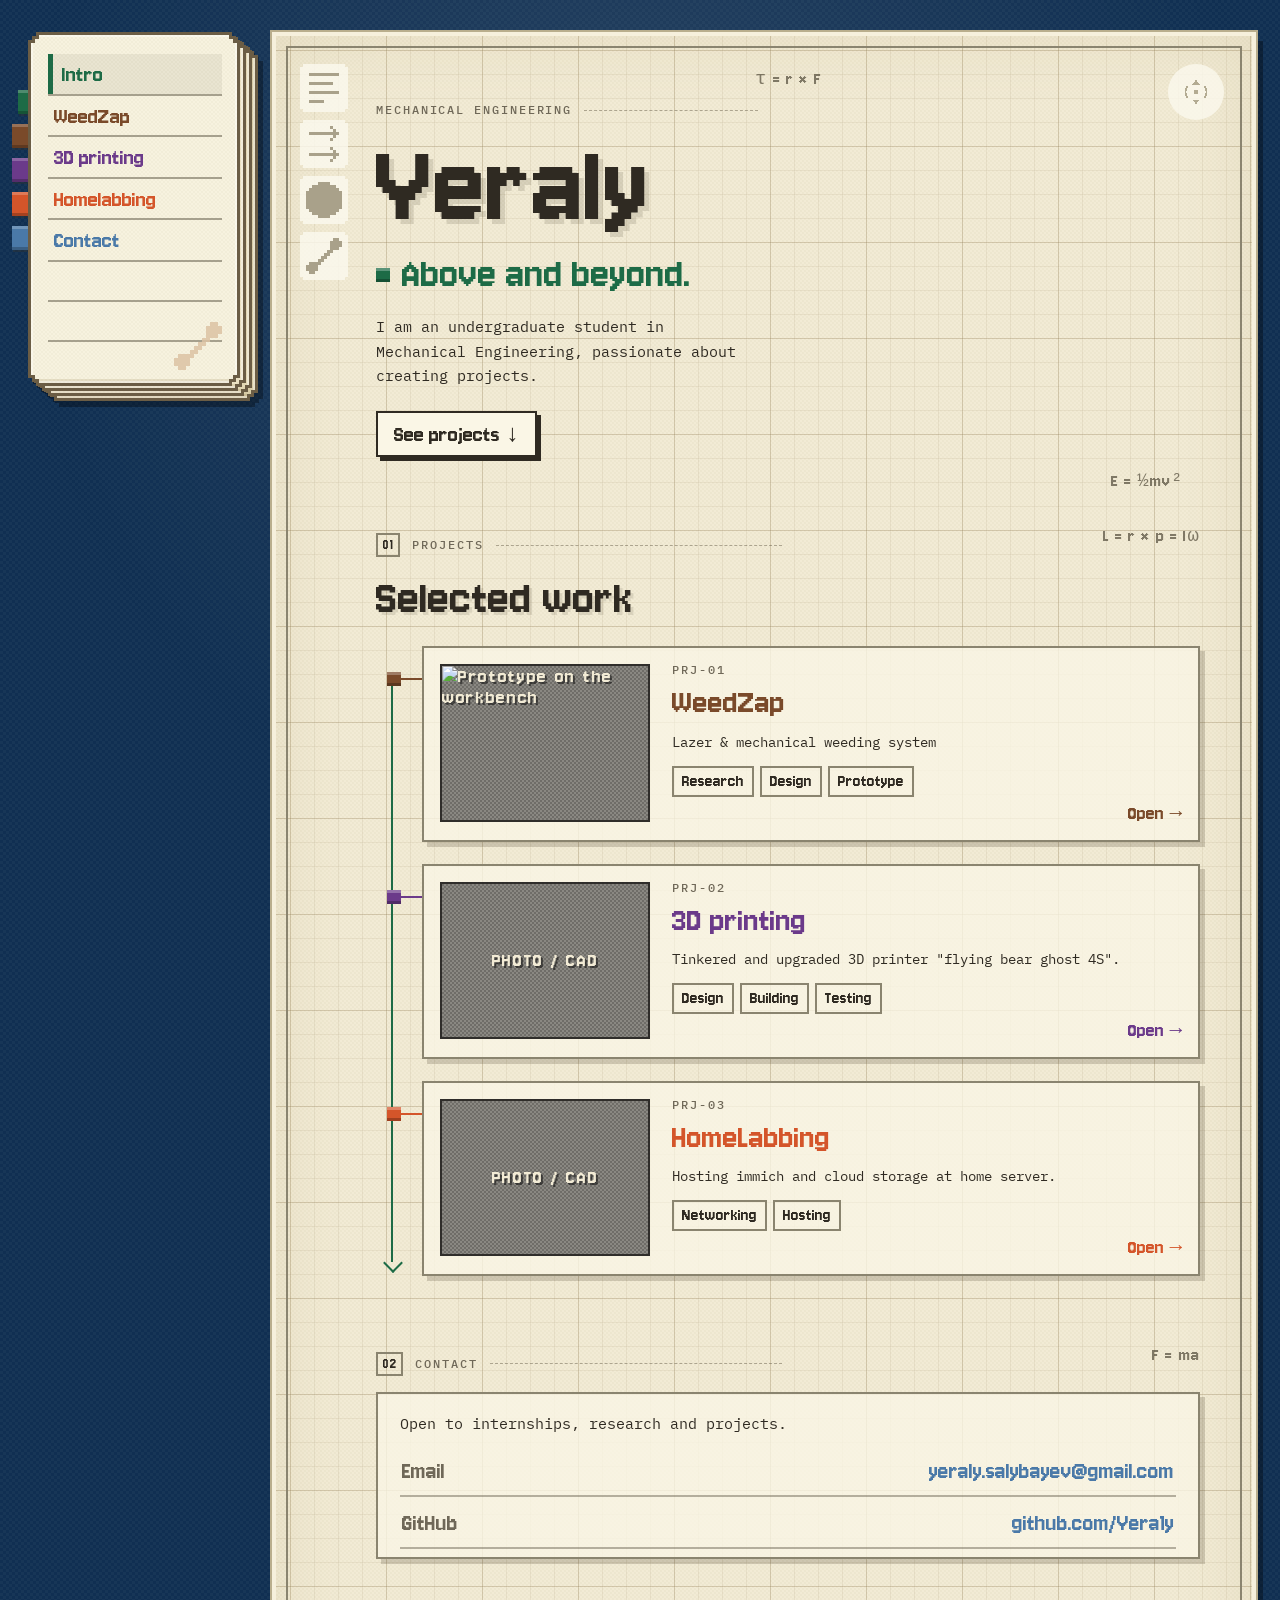
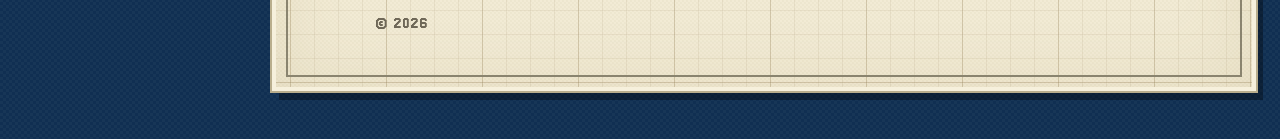
==== commit 3334b11d: "Update in styles and image layout" ====
--- a/index.html
+++ b/index.html
@@ -22,10 +22,10 @@
       <a href="project-03.html" style="--c:var(--orange)" data-label="Project 03" aria-label="Project 03"></a>
       <a href="index.html#contact" style="--c:var(--blue)" data-label="Contact" aria-label="Contact"></a>
     </div>
-    <div class="paper-wrap s-home" style="--page:var(--green)">
+    <div class="paper-wrap">
       <i class="under u3" aria-hidden="true"></i>
       <i class="under u2" aria-hidden="true"></i>
-      <i class="under u1" aria-hidden="false"></i>
+      <i class="under u1" aria-hidden="true"></i>
       <div class="paper">
         <ul>
           <li><a href="#intro" style="--c:var(--green)">Intro</a></li>
@@ -41,15 +41,12 @@
     </div>
   </nav>
   <div class="sheet-wrap">
-    <span class="curl curl-l" aria-hidden="true"></span>
-    <span class="curl curl-r" aria-hidden="true"></span>
-
     <main class="sheet" id="top">
 
       <div class="tools">
         <button class="tool tool-menu" type="button" aria-label="Show or hide the menu" aria-pressed="true" aria-controls="site-menu" data-tip-name="Menu" data-tip-text="" data-tip-val="show / hide"><svg viewBox="0 0 12 12" aria-hidden="true"><path d="M1 1h10v1h-10zM1 4h8v1h-8zM1 7h10v1h-10zM1 10h5v1h-5z"/></svg></button>
         <span class="tool" aria-hidden="true"><svg viewBox="0 0 12 12" aria-hidden="true"><path d="M8 0h1v1h-1zM9 1h1v1h-1zM1 2h10v1h-10zM9 3h1v1h-1zM8 4h1v1h-1zM8 7h1v1h-1zM9 8h1v1h-1zM1 9h10v1h-10zM9 10h1v1h-1zM8 11h1v1h-1z"/></svg></span>
-        <span class="tool" aria-hidden="true"><svg viewBox="0 0 12 12" aria-hidden="true"><path d="M6 0h2v1h-2zM6 1h4v1h-4zM6 2h5v1h-5zM6 3h6v1h-6zM6 4h6v1h-6zM6 5h6v1h-6zM0 6h6v1h-6zM0 7h6v1h-6zM0 8h6v1h-6zM1 9h5v1h-5zM2 10h4v1h-4zM4 11h2v1h-2z"/><path class="dk" d="M4 0h2v1h-2zM2 1h4v1h-4zM1 2h5v1h-5zM0 3h6v1h-6zM0 4h6v1h-6zM0 5h6v1h-6zM6 6h6v1h-6zM6 7h6v1h-6zM6 8h6v1h-6zM6 9h5v1h-5zM6 10h4v1h-4zM6 11h2v1h-2z"/></svg></span>
+        <span class="tool" aria-hidden="true"><svg viewBox="0 0 12 12" aria-hidden="true"><path d="M6 0h2v1h-2zM6 1h4v1h-4zM6 2h5v1h-5zM6 3h6v1h-6zM6 4h6v1h-6zM6 5h6v1h-6zM0 6h6v1h-6zM0 7h6v1h-6zM0 8h6v1h-6zM1 9h5v1h-5zM2 10h4v1h-4zM4 11h2v1h-2z"/><path d="M4 0h2v1h-2zM2 1h4v1h-4zM1 2h5v1h-5zM0 3h6v1h-6zM0 4h6v1h-6zM0 5h6v1h-6zM6 6h6v1h-6zM6 7h6v1h-6zM6 8h6v1h-6zM6 9h5v1h-5zM6 10h4v1h-4zM6 11h2v1h-2z"/></svg></span>
         <span class="tool" aria-hidden="true"><svg viewBox="0 0 12 12" aria-hidden="true"><path d="M9 0h2v1h-2zM8 1h4v1h-4zM8 2h4v1h-4zM8 3h3v1h-3zM7 4h2v1h-2zM6 5h2v1h-2zM5 6h2v1h-2zM4 7h2v1h-2zM1 8h4v1h-4zM0 9h4v1h-4zM0 10h4v1h-4zM1 11h2v1h-2z"/></svg></span>
       </div>
       <a class="compass" href="#top" aria-label="Back to top">
@@ -71,7 +68,7 @@
 <section id="projects">
   <span class="eq" style="right:0; top:-6px" aria-hidden="true">L = r × p = Iω</span>
   <p class="label"><b>01</b> Projects</p>
-  <h2 class="title">Selected work</h2>
+  <h2>Selected work</h2>
 
   <div class="stack">
     <a class="project" href="project-01.html" style="--c:var(--brown)" id="project-01">
@@ -121,7 +118,6 @@
   </div>
 </section>
 
-
       <p class="foot">© 2026</p>
     </main>
   </div>
--- a/style.css
+++ b/style.css
@@ -1,21 +1,6 @@
-@font-face {
-  font-family: 'Jersey 10';
-  font-weight: 400;
-  font-display: swap;
-  src: url('fonts/jersey-10-latin-400-normal.woff2') format('woff2');
-}
-@font-face {
-  font-family: 'IBM Plex Mono';
-  font-weight: 400;
-  font-display: swap;
-  src: url('fonts/ibm-plex-mono-latin-400-normal.woff2') format('woff2');
-}
-@font-face {
-  font-family: 'IBM Plex Mono';
-  font-weight: 500;
-  font-display: swap;
-  src: url('fonts/ibm-plex-mono-latin-500-normal.woff2') format('woff2');
-}
+@font-face { font-family: 'Jersey 10'; font-weight: 400; font-display: swap; src: url('fonts/jersey-10-latin-400-normal.woff2') format('woff2'); }
+@font-face { font-family: 'IBM Plex Mono'; font-weight: 400; font-display: swap; src: url('fonts/ibm-plex-mono-latin-400-normal.woff2') format('woff2'); }
+@font-face { font-family: 'IBM Plex Mono'; font-weight: 500; font-display: swap; src: url('fonts/ibm-plex-mono-latin-500-normal.woff2') format('woff2'); }
 
 :root {
   --table: #102f52;
@@ -35,6 +20,12 @@
 
   --pixel: 'Jersey 10', 'Courier New', monospace;
   --mono: 'IBM Plex Mono', ui-monospace, monospace;
+
+  --card-bg: rgba(250, 246, 230, .78);
+  --border: 2px solid var(--line);
+  --shadow: 5px 5px 0 rgba(60, 50, 30, .2);
+  --shadow-hover: 7px 7px 0 rgba(60, 50, 30, .26);
+  --thumb-bg: repeating-conic-gradient(#8a8882 0 25%, #6f6d68 0 50%) 0 0 / 4px 4px; /*thumbnale, placeholder*/
 }
 
 * { box-sizing: border-box; }
@@ -59,6 +50,7 @@
 }
 
 a { color: inherit; }
+p { margin: 0 0 14px; }
 
 a:focus-visible,
 button:focus-visible {
@@ -80,8 +72,8 @@
   position: sticky;
   top: 32px;
   align-self: start;
+  min-width: 0;
   padding-left: 16px;
-  min-width: 0;
   transition: opacity .3s, transform .4s;
 }
 
@@ -100,13 +92,9 @@
   width: 24px;
   height: 24px;
   background: var(--c);
-  box-shadow:
-    inset 0 3px 0 rgba(255,255,255,.22),
-    inset 0 -3px 0 rgba(0,0,0,.22),
-    1px 2px 0 rgba(60,50,30,.3);
+  box-shadow: inset 0 3px 0 rgba(255,255,255,.22), inset 0 -3px 0 rgba(0,0,0,.22), 1px 2px 0 rgba(60,50,30,.3);
   transition: transform .2s, width .2s;
 }
-
 .bookmarks a:hover { transform: translateX(-3px); }
 .bookmarks a.active { transform: translateX(6px); width: 18px; }
 
@@ -125,15 +113,16 @@
   opacity: 0;
   pointer-events: none;
 }
-
 .bookmarks a:hover::after,
 .bookmarks a:focus-visible::after { opacity: 1; }
 
 .paper-wrap {
+  --step-x: 6px;
+  --step-y: 5px;
+  --pix: polygon(8px 0, calc(100% - 8px) 0, calc(100% - 8px) 4px, calc(100% - 4px) 4px, calc(100% - 4px) 8px, 100% 8px, 100% calc(100% - 8px), calc(100% - 4px) calc(100% - 8px), calc(100% - 4px) calc(100% - 4px), calc(100% - 8px) calc(100% - 4px), calc(100% - 8px) 100%, 8px 100%, 8px calc(100% - 4px), 4px calc(100% - 4px), 4px calc(100% - 8px), 0 calc(100% - 8px), 0 8px, 4px 8px, 4px 4px, 8px 4px);
   position: relative;
   z-index: 1;
   filter: drop-shadow(5px 6px 0 rgba(0,0,0,.32));
-  --pix: polygon(8px 0, calc(100% - 8px) 0, calc(100% - 8px) 4px, calc(100% - 4px) 4px, calc(100% - 4px) 8px, 100% 8px, 100% calc(100% - 8px), calc(100% - 4px) calc(100% - 8px), calc(100% - 4px) calc(100% - 4px), calc(100% - 8px) calc(100% - 4px), calc(100% - 8px) 100%, 8px 100%, 8px calc(100% - 4px), 4px calc(100% - 4px), 4px calc(100% - 8px), 0 calc(100% - 8px), 0 8px, 4px 8px, 4px 4px, 8px 4px);
 }
 
 .paper,
@@ -158,30 +147,27 @@
   padding: 22px 18px 44px 20px;
   animation: drop .35s ease both;
 }
-
 .paper > * { position: relative; z-index: 1; }
 
+/*papers under the navbar.*/
 .under {
   position: absolute;
   inset: 0;
-  --fill: #ebe2c4;
-}
-.u1 { z-index: -1; transform: translate(6px, 5px); }
-.u2 { z-index: -2; transform: translate(12px, 10px); --fill: #e3d8b5; }
-.u3 { z-index: -3; transform: translate(18px, 15px); --fill: #dacea9; }
+  z-index: calc(var(--n) * -1);
+  transform: translate(calc(var(--n) * var(--step-x)), calc(var(--n) * var(--step-y)));
+}
+.u1 { --n: 1; --fill: #ebe2c4; }
+.u2 { --n: 2; --fill: #e3d8b5; }
+.u3 { --n: 3; --fill: #dacea9; }
 
 @keyframes drop {
   from { transform: translateY(-28px); opacity: 0; }
-  to { transform: none; opacity: 1; }
-}
-
-.paper ul {
-  list-style: none;
-  margin: 0;
-  padding: 0;
-}
-
+  to   { transform: none; opacity: 1; }
+}
+
+.paper ul { margin: 0; padding: 0; list-style: none; }
 .paper li { border-bottom: 2px solid rgba(70,62,45,.45); }
+.paper li.blank { height: 40px; }
 
 .paper li a {
   display: flex;
@@ -192,16 +178,12 @@
   color: var(--c, var(--ink));
   text-decoration: none;
 }
-
 .paper li a:hover { background: rgba(70,62,45,.07); }
-
 .paper li a.current {
   padding-left: 14px;
   background: rgba(70,62,45,.08);
   box-shadow: inset 5px 0 0 var(--c);
 }
-
-.paper li.blank { height: 40px; }
 
 .paper .doodle {
   position: absolute;
@@ -220,15 +202,9 @@
   visibility: hidden;
   pointer-events: none;
 }
-html.menu-off .table {
-  grid-template-columns: 0 minmax(0, 1fr);
-  gap: 0;
-}
-
-.sheet-wrap {
-  position: relative;
-  min-width: 0;
-}
+html.menu-off .table { grid-template-columns: 0 minmax(0, 1fr); gap: 0; }
+
+.sheet-wrap { position: relative; min-width: 0; }
 
 .sheet {
   position: relative;
@@ -247,7 +223,6 @@
   background-position: 0 0, 14px 14px, 14px 14px, 14px 14px, 14px 14px;
   box-shadow: inset 0 0 70px rgba(150,120,60,.13), 0 0 0 2px #b9ae8d, 7px 9px 0 rgba(0,0,0,.34);
 }
-
 .sheet::before {
   content: '';
   position: absolute;
@@ -255,7 +230,6 @@
   border: 2px solid var(--line);
   pointer-events: none;
 }
-
 .sheet > * { position: relative; }
 
 .tools {
@@ -279,14 +253,7 @@
   background: rgba(252,249,238,.82);
   clip-path: polygon(3px 0, calc(100% - 3px) 0, calc(100% - 3px) 3px, 100% 3px, 100% calc(100% - 3px), calc(100% - 3px) calc(100% - 3px), calc(100% - 3px) 100%, 3px 100%, 3px calc(100% - 3px), 0 calc(100% - 3px), 0 3px, 3px 3px);
 }
-
-.tool svg {
-  display: block;
-  width: 36px;
-  height: 36px;
-  fill: currentColor;
-  shape-rendering: crispEdges;
-}
+.tool svg { display: block; width: 36px; height: 36px; fill: currentColor; shape-rendering: crispEdges; }
 
 button.tool { cursor: pointer; font: inherit; }
 button.tool:hover { background: #fffdf3; color: #8d856e; }
@@ -304,14 +271,7 @@
   border-radius: 50%;
   background: rgba(252,249,238,.8);
 }
-
-.compass svg {
-  width: 30px;
-  height: 30px;
-  fill: #b3ab92;
-  stroke: #b3ab92;
-  shape-rendering: crispEdges;
-}
+.compass svg { width: 30px; height: 30px; fill: #b3ab92; stroke: #b3ab92; shape-rendering: crispEdges; }
 
 section {
   position: relative;
@@ -319,23 +279,29 @@
   scroll-margin-top: 24px;
 }
 
+h1 {
+  margin: 0 0 12px;
+  font: var(--size, clamp(72px, 9.5vw, 128px))/.9 var(--pixel);
+  text-shadow: 5px 5px 0 rgba(60,50,30,.14);
+}
+
+h2 {
+  margin: 0 0 22px;
+  font: clamp(38px, 4vw, 52px)/1 var(--pixel);
+  text-shadow: 3px 3px 0 rgba(60,50,30,.12);
+}
+
 .label {
   display: flex;
   align-items: center;
   gap: 12px;
-  margin: 0 0 16px;
+  margin-bottom: 16px;
   font: 500 12px/1 var(--mono);
   letter-spacing: .16em;
   text-transform: uppercase;
   color: var(--muted);
 }
-
-.label::after {
-  content: '';
-  flex: 1;
-  border-top: 1px dashed rgba(90,80,60,.45);
-}
-
+.label::after { content: ''; flex: 1; border-top: 1px dashed rgba(90,80,60,.45); }
 .label b {
   padding: 3px 5px 2px;
   border: 2px solid var(--line);
@@ -344,27 +310,14 @@
   letter-spacing: .04em;
 }
 
-h1 {
-  margin: 0 0 12px;
-  font: clamp(72px, 9.5vw, 128px)/.9 var(--pixel);
-  text-shadow: 5px 5px 0 rgba(60,50,30,.14);
-}
-
-h2.title {
-  margin: 0 0 22px;
-  font: clamp(38px, 4vw, 52px)/1 var(--pixel);
-  text-shadow: 3px 3px 0 rgba(60,50,30,.12);
-}
-
 .tagline {
   display: flex;
   align-items: center;
   gap: 12px;
-  margin: 0 0 18px;
+  margin-bottom: 18px;
   font: clamp(30px, 3.4vw, 44px)/1 var(--pixel);
   color: var(--green);
 }
-
 .tagline::before {
   content: '';
   flex: none;
@@ -374,10 +327,31 @@
   box-shadow: inset 0 3px 0 rgba(255,255,255,.28), inset 0 -3px 0 rgba(0,0,0,.25);
 }
 
-.sheet p {
-  max-width: 58ch;
-  margin: 0 0 14px;
-}
+section > p,
+.hero p,
+.card > p { max-width: 58ch; }
+
+.intro { margin-bottom: 8px; }
+.note  { font-size: 12px; color: var(--muted); }
+
+.code {
+  font: 500 12px/1 var(--mono);
+  letter-spacing: .16em;
+  color: var(--muted);
+}
+
+.eq {
+  position: absolute;
+  z-index: 0;
+  font: 19px/1 var(--pixel);
+  letter-spacing: .06em;
+  color: rgba(80,72,55,.7);
+  white-space: nowrap;
+  pointer-events: none;
+  user-select: none;
+}
+
+.foot { margin-top: -20px; font: 18px/1 var(--pixel); letter-spacing: .06em; color: var(--muted); }
 
 .btn {
   display: inline-block;
@@ -391,22 +365,9 @@
   box-shadow: 4px 4px 0 var(--ink);
   transition: transform .1s steps(2), box-shadow .1s steps(2);
 }
-
-.btn:hover {
-  transform: translate(2px, 2px);
-  box-shadow: 2px 2px 0 var(--ink);
-}
-
-.eq {
-  position: absolute;
-  z-index: 0;
-  font: 19px/1 var(--pixel);
-  letter-spacing: .06em;
-  color: rgba(80,72,55,.7);
-  white-space: nowrap;
-  pointer-events: none;
-  user-select: none;
-}
+.btn:hover { transform: translate(2px, 2px); box-shadow: 2px 2px 0 var(--ink); }
+
+.pager { display: flex; justify-content: space-between; gap: 16px; margin-top: 8px; }
 
 .hero {
   display: grid;
@@ -415,28 +376,178 @@
   align-items: center;
 }
 
-.figure { margin: 0; }
-.figure svg { display: block; width: 100%; height: auto; }
-
+.grid {
+  --cols: var(--columns, 2);
+  display: grid;
+  grid-template-columns: var(--grid-columns, repeat(var(--cols), minmax(0, 1fr)));
+  gap: 22px;
+  margin-bottom: 22px;
+  align-items: stretch;
+}
+.grid > * { min-width: 0; }
+
+.tags span {
+  display: inline-block;
+  margin: 0 6px 6px 0;
+  padding: 3px 8px 2px;
+  border: var(--border);
+  font: 18px/1.2 var(--pixel);
+}
+.tags { margin: 18px 0 26px; }
+
+.thumb {
+  position: relative;
+  overflow: hidden;
+  display: grid;
+  place-items: center;
+  min-height: 150px;
+  aspect-ratio: 4 / 3;
+  background: var(--thumb-bg);
+  border: 2px solid #2f2d2a;
+  color: var(--paper);
+  text-shadow: 2px 2px 0 rgba(0,0,0,.5);
+  font: 21px/1 var(--pixel);
+  letter-spacing: .08em;
+}
+.thumb img { position: absolute; inset: 0; width: 100%; height: 100%; object-fit: cover; }
+
+.figure {
+  display: flex;
+  flex-direction: column;
+  min-width: 0;
+  margin: 0;
+}
+section > .figure { margin: 22px 0 28px; }
+
+.figure img {
+  display: block;
+  flex: 1 1 auto;
+  width: 100%;
+  min-height: 0;
+  aspect-ratio: var(--ratio, 4 / 3);
+  object-fit: cover;
+  object-position: var(--focus, 50% 50%);
+  border: 3px solid var(--ink);
+  box-shadow: var(--shadow);
+}
+
+.tall { grid-row: span var(--rows, 2); }
+.figure.tall img { aspect-ratio: auto; contain: size; }
+
+.row {
+  display: flex;
+  align-items: flex-start;
+  gap: 22px;
+  margin-bottom: 22px;
+}
+.row > .figure {
+  --ratio: var(--r, 1.5);
+  flex: var(--r, 1.5) 1 0;
+}
 .figure figcaption {
-  margin-top: 6px;
+  min-height: calc(var(--lines, 1) * 1.5em);
+  margin-top: 8px;
   text-align: center;
-  font: 500 11px/1.4 var(--mono);
-  letter-spacing: .14em;
+  font: 11px/1.5 var(--mono);
+  letter-spacing: .08em;
   text-transform: uppercase;
   color: var(--muted);
 }
 
-.hot { cursor: help; }
-.hot:hover .hh,
-.hot:focus-visible .hh { fill: #c5e3f3; }
-.hot.g:hover .hh,
-.hot.g:focus-visible .hh { fill: #2f9461; }
-
-.stack {
+.card, .tile, .project, .repo, .stat, .callout {
+  background: var(--card-bg);
+  border: var(--border);
+  box-shadow: var(--shadow);
+}
+
+.project            { --ac: var(--c); }
+.repo               { --ac: var(--c, var(--blue)); }
+.tile, .callout     { --ac: var(--c, var(--purple)); }
+.stat               { --ac: var(--c, var(--green)); }
+
+.project h3, .repo strong, .tile h3, .callout strong, .stat b {
+  font-family: var(--pixel);
+  font-weight: 400;
+  line-height: 1.1;
+  color: var(--ac);
+}
+
+.card { padding: 18px 22px 8px; }
+
+.rows { margin: 0; padding: 0; }
+.rows > div {
+  display: flex;
+  justify-content: space-between;
+  align-items: baseline;
+  gap: 20px;
+  padding: 11px 2px 8px;
+  border-bottom: 2px solid rgba(70,62,45,.38);
+  font: 25px/1.25 var(--pixel);
+}
+.rows dt { color: var(--muted); }
+.rows dd { margin: 0; text-align: right; }
+.rows a { color: var(--blue); text-decoration: none; }
+.rows a:hover { text-decoration: underline; text-underline-offset: 4px; }
+
+.tile { display: flex; flex-direction: column; padding: 0; overflow: hidden; }
+.tile > img {
+  display: block;
+  flex: none;
+  width: 100%;
+  aspect-ratio: var(--ratio, 4 / 3);
+  object-fit: cover;
+  border-bottom: var(--border);
+}
+.tile > div { padding: 12px 14px 4px; }
+.tile h3 { margin: 0 0 7px; font-size: 26px; }
+.tile p { font-size: 13px; }
+
+.stat {
+  padding: 14px 16px 12px;
+  font: 10px/1.4 var(--mono);
+  text-transform: uppercase;
+  color: var(--muted);
+}
+.stat b {
+  display: block;
+  margin-bottom: 7px;
+  font-size: 50px;
+  text-transform: none;
+  overflow-wrap: anywhere;
+}
+
+.callout {
+  margin: 22px 0;
+  padding: 17px 20px 12px;
+  border-color: var(--ac);
+  border-left-width: 7px;
+}
+.callout p { max-width: none; margin: 8px 0 4px; }
+.callout strong { font-size: 25px; }
+
+.project, .repo {
   position: relative;
-  padding-left: 46px;
-}
+  display: grid;
+  gap: 22px;
+  color: inherit;
+  text-decoration: none;
+  transition: transform .1s steps(2), box-shadow .1s steps(2), border-color .1s;
+}
+.project:hover, .repo:hover {
+  transform: translate(-2px, -2px);
+  box-shadow: var(--shadow-hover);
+  border-color: var(--ac);
+}
+.repo:active { transform: translate(2px, 2px); box-shadow: 2px 2px 0 rgba(60,50,30,.26); }
+
+.open {
+  margin-left: auto;
+  white-space: nowrap;
+  font: 21px/1 var(--pixel);
+  color: var(--ac);
+}
+
+.stack { position: relative; padding-left: 46px; }
 .stack::before {
   content: '';
   position: absolute;
@@ -446,7 +557,6 @@
   width: 2px;
   background: var(--green);
 }
-
 .stack::after {
   content: '';
   position: absolute;
@@ -460,20 +570,10 @@
 }
 
 .project {
-  position: relative;
-  display: grid;
   grid-template-columns: 210px minmax(0, 1fr);
-  gap: 22px;
   margin-bottom: 22px;
   padding: 16px;
-  color: inherit;
-  text-decoration: none;
-  background: rgba(250,246,230,.78);
-  border: 2px solid var(--line);
-  box-shadow: 5px 5px 0 rgba(60,50,30,.2);
-  transition: transform .1s steps(2), box-shadow .1s steps(2), border-color .1s;
-}
-
+}
 .project::before {
   content: '';
   position: absolute;
@@ -481,10 +581,9 @@
   top: 24px;
   width: 14px;
   height: 14px;
-  background: var(--c);
+  background: var(--ac);
   box-shadow: inset 0 3px 0 rgba(255,255,255,.28), inset 0 -3px 0 rgba(0,0,0,.25);
 }
-
 .project::after {
   content: '';
   position: absolute;
@@ -492,120 +591,37 @@
   top: 30px;
   width: 22px;
   height: 2px;
-  background: var(--c);
-}
-
-.project:hover {
-  transform: translate(-2px, -2px);
-  box-shadow: 7px 7px 0 rgba(60,50,30,.26);
-  border-color: var(--c);
-}
-
-.project .meta {
-  display: flex;
-  flex-direction: column;
-  min-width: 0;
-}
-
-.code {
-  font: 500 12px/1 var(--mono);
-  letter-spacing: .16em;
-  color: var(--muted);
-}
-
-.project h3 {
-  margin: 8px 0;
-  font: 35px/1.1 var(--pixel);
-  color: var(--c);
-}
-
-.project p {
-  margin: 0 0 12px;
-  max-width: none;
-  font-size: 14px;
-}
-
-.tags { margin-top: auto; }
-
-.tags span {
-  display: inline-block;
-  margin: 0 6px 6px 0;
-  padding: 3px 8px 2px;
-  border: 2px solid var(--line);
-  font: 18px/1.2 var(--pixel);
-}
-
-.open {
-  align-self: flex-end;
-  font: 21px/1 var(--pixel);
-  color: var(--c);
-}
-
-.thumb {
-  position: relative;
-  overflow: hidden;
+  background: var(--ac);
+}
+.project .meta { display: flex; flex-direction: column; min-width: 0; }
+.project h3 { margin: 8px 0; font-size: 35px; }
+.project p { margin: 0 0 12px; font-size: 14px; }
+.project .tags { margin: auto 0 0; }
+
+.repo {
+  grid-template-columns: 96px minmax(0, 1fr) auto;
+  gap: 20px;
+  align-items: center;
+  padding: 16px 20px 16px 16px;
+}
+.repo-icon {
   display: grid;
   place-items: center;
-  min-height: 150px;
-  aspect-ratio: 4 / 3;
-  background: repeating-conic-gradient(#8a8882 0 25%, #6f6d68 0 50%) 0 0 / 4px 4px;
+  height: 72px;
+  color: var(--paper);
+  background: var(--thumb-bg);
   border: 2px solid #2f2d2a;
-  color: var(--paper);
-  text-shadow: 2px 2px 0 rgba(0,0,0,.5);
-  font: 21px/1 var(--pixel);
-  letter-spacing: .08em;
-}
-
-.thumb img {
-  position: absolute;
-  inset: 0;
-  width: 100%;
-  height: 100%;
-  object-fit: cover;
-}
-
-.card {
-  padding: 18px 22px 8px;
-  background: rgba(250,246,230,.78);
-  border: 2px solid var(--line);
-  box-shadow: 5px 5px 0 rgba(60,50,30,.2);
-}
-
-.card .intro { margin: 0 0 8px; }
-
-.rows {
-  margin: 0;
-  padding: 0;
-  list-style: none;
-}
-
-.rows > div,
-.rows > li {
-  display: flex;
-  justify-content: space-between;
-  align-items: baseline;
-  gap: 20px;
-  padding: 11px 2px 8px;
-  border-bottom: 2px solid rgba(70,62,45,.38);
-  font: 25px/1.25 var(--pixel);
-}
-
-.rows dt,
-.rows .k { color: var(--muted); }
-
-.rows dd { margin: 0; text-align: right; }
-
-.rows a { color: var(--blue); text-decoration: none; }
-.rows a:hover { text-decoration: underline; text-underline-offset: 4px; }
-
-.foot {
-  margin-top: -20px;
-  font: 18px/1 var(--pixel);
-  letter-spacing: .06em;
-  color: var(--muted);
-}
-
-
+}
+.repo-icon svg {
+  width: 66px;
+  height: 36px;
+  fill: currentColor;
+  shape-rendering: crispEdges;
+  filter: drop-shadow(2px 2px 0 rgba(0,0,0,.5));
+}
+.repo-text { display: flex; flex-direction: column; gap: 6px; min-width: 0; }
+.repo strong { font-size: 35px; overflow-wrap: anywhere; }
+.repo .desc { font-size: 14px; }
 
 .handle {
   position: absolute;
@@ -618,24 +634,15 @@
   transform: translate(-50%, -50%);
   box-shadow: inset 0 3px 0 rgba(255,255,255,.3), inset 0 -3px 0 rgba(0,0,0,.25), 0 0 0 2px rgba(0,0,0,.55);
 }
-
-.handle::after {
-  content: '';
-  position: absolute;
-  left: 6px;
-  top: 14px;
-  width: 2px;
-  height: 42px;
-  background: var(--c, var(--green));
-}
-
+.handle::before,
+.handle::after { content: ''; position: absolute; background: var(--c, var(--green)); }
+.handle::after  { left: 6px; top: 14px; width: 2px; height: 42px; }
 .handle::before {
-  content: '';
-  position: absolute;
   left: 2px;
   top: 46px;
   width: 10px;
   height: 10px;
+  background: none;
   border-right: 2px solid var(--c, var(--green));
   border-bottom: 2px solid var(--c, var(--green));
   transform: rotate(45deg);
@@ -647,33 +654,9 @@
   padding: 14px 20px 12px;
   font: 38px/1 var(--pixel);
   color: var(--purple);
-  background: rgba(250,246,230,.78);
-  border: 2px solid var(--line);
+  background: var(--card-bg);
+  border: var(--border);
   border-left: 6px solid var(--purple);
-}
-
-
-
-.stat {
-  padding: 14px 16px 12px;
-  font-size: 13px;
-  color: var(--muted);
-  background: rgba(250,246,230,.78);
-  border: 2px solid var(--line);
-  box-shadow: 4px 4px 0 rgba(60,50,30,.18);
-}
-
-.stat b {
-  display: block;
-  font: 50px/1.1 var(--pixel);
-  color: var(--red);
-}
-
-.pager {
-  display: flex;
-  justify-content: space-between;
-  gap: 16px;
-  margin-top: 8px;
 }
 
 .tip {
@@ -691,50 +674,42 @@
   outline: 2px solid #17121c;
   pointer-events: none;
 }
-
 .tip.on { display: block; }
 .tip .t { color: #d8c9a6; }
 
 @media (max-width: 960px) {
-  .table {
-    grid-template-columns: 1fr;
-    gap: 26px;
-    padding: 16px 16px 40px 22px;
-  }
-
-  .menu {
-    position: relative;
-    top: auto;
-    width: min(100%, 250px);
-  }
-
+  .table { grid-template-columns: 1fr; gap: 26px; padding: 16px 16px 40px 22px; }
+  html.menu-off .table { grid-template-columns: 1fr; gap: 0; }
+
+  .menu { position: relative; top: auto; width: min(100%, 250px); }
   .bookmarks a::after { display: none; }
 
+  .paper-wrap { --step-x: 4px; --step-y: 4px; }
   .paper { min-height: 0; padding-bottom: 30px; }
   .paper li.blank,
   .paper .doodle { display: none; }
 
-  .u1 { transform: translate(4px, 4px); }
-  .u2 { transform: translate(8px, 8px); }
-  .u3 { transform: translate(12px, 12px); }
-
   .sheet { min-height: 0; padding: 96px 22px 28px; }
-
   .tools { left: 22px; top: 22px; flex-direction: row; }
   .tools .tool:not(.tool-menu) { display: none; }
 
   .hero,
   .project { grid-template-columns: 1fr; }
-  .grid[style*="--columns:3"], .grid[style*="--columns:4"] { grid-template-columns: repeat(2, minmax(0, 1fr)); }
-
+  .grid { --cols: 2; }
   .eq { display: none; }
-
-  html.menu-off .table { grid-template-columns: 1fr; gap: 0; }
+}
+
+@media (max-width: 640px) {
+  .row { flex-direction: column; align-items: stretch; }
+  .row > .figure { flex: none; }
+
+  .repo { grid-template-columns: 1fr; gap: 14px; }
+  .repo-icon { height: 64px; }
+  .repo .open { margin-left: 0; }
 }
 
 @media (max-width: 520px) {
-  .rows > div,
-  .rows > li { flex-wrap: wrap; gap: 2px 16px; }
+  .rows > div { flex-wrap: wrap; gap: 2px 16px; }
   .rows dd { text-align: left; }
 
   .stack { padding-left: 34px; }
@@ -742,122 +717,13 @@
   .stack::after { left: 5px; }
   .project::before { left: -27px; }
   .project::after { left: -14px; width: 12px; }
+
   .grid { grid-template-columns: 1fr; }
+  .tall { grid-row: auto; }
+  .figure.tall img { aspect-ratio: var(--ratio, 4 / 3); contain: none; }
 }
 
 @media (prefers-reduced-motion: reduce) {
   html { scroll-behavior: auto; }
   * { transition: none !important; animation: none !important; }
 }
-
-
-
-
-
-.repo {
-  position: relative;
-  display: grid;
-  grid-template-columns: 96px minmax(0, 1fr) auto;
-  gap: 20px;
-  align-items: center;
-  padding: 16px 20px 16px 16px;
-  color: inherit;
-  text-decoration: none;
-  background: rgba(250,246,230,.78);
-  border: 2px solid var(--line);
-  box-shadow: 5px 5px 0 rgba(60,50,30,.2);
-  transition: transform .1s steps(2), box-shadow .1s steps(2), border-color .1s;
-}
-.repo:hover {
-  transform: translate(-2px, -2px);
-  box-shadow: 7px 7px 0 rgba(60,50,30,.26);
-  border-color: var(--blue);
-}
-.repo:active {
-  transform: translate(2px, 2px);
-  box-shadow: 2px 2px 0 rgba(60,50,30,.26);
-}
-.repo-icon {
-  display: grid;
-  place-items: center;
-  height: 72px;
-  color: var(--paper);
-  background: repeating-conic-gradient(#8a8882 0 25%, #6f6d68 0 50%) 0 0 / 4px 4px;
-  border: 2px solid #2f2d2a;
-}
-.repo-icon svg {
-  width: 66px;
-  height: 36px;
-  fill: currentColor;
-  shape-rendering: crispEdges;
-  filter: drop-shadow(2px 2px 0 rgba(0,0,0,.5));
-}
-.repo-text {
-  display: flex;
-  flex-direction: column;
-  gap: 6px;
-  min-width: 0;
-}
-.repo strong {
-  font: 400 35px/1.1 var(--pixel);
-  color: var(--blue);
-  overflow-wrap: anywhere;
-}
-.repo .desc { font-size: 14px; }
-.repo .open {
-  align-self: center;
-  white-space: nowrap;
-  color: var(--blue);
-}
-@media (max-width: 640px) {
-  .repo { grid-template-columns: 1fr; gap: 14px; }
-  .repo-icon { height: 64px; }
-  .repo .open { justify-self: start; }
-}
-
-.grid {
-  display: grid;
-  grid-template-columns: var(--grid-columns, repeat(var(--columns, 2), minmax(0, 1fr)));
-  gap: 22px;
-  align-items: start;
-}
-.grid .figure {
-  margin: 0;
-  min-width: 0;
-}
-.grid > * { min-width: 0; }
-.grid > .figure { margin: 0; }
-.grid > .stat { height: 100%; }
-.grid .card { padding: 0; overflow: hidden; }
-.grid .card > img { display: block; width: 100%; aspect-ratio: 4 / 3; object-fit: cover; border-bottom: 2px solid var(--line); }
-.grid .card > div { padding: 12px 14px 4px; }
-.grid .card h3 { margin: 0 0 7px; color: var(--accent, var(--purple)); font: 26px/1.1 var(--pixel); }
-.grid .card p { font-size: 13px; }
-.grid .figure img {
-  display: block;
-  width: 100%;
-  height: auto;
-  max-height: none;
-}
-.figure img {
-  display: block;
-  width: 100%;
-  height: auto;
-  border: 3px solid var(--ink);
-  box-shadow: 5px 5px 0 rgba(60,50,30,.2);
-}
-.figure figcaption { margin-top: 8px; color: var(--muted); font: 11px/1.5 var(--mono); letter-spacing: .08em; text-transform: uppercase; }
-.figure { margin: 22px 0 28px; }
-.callout {
-  margin: 22px 0; padding: 17px 20px 12px;
-  background: rgba(250,246,230,.8);
-  border: 2px solid var(--accent, var(--purple));
-  border-left: 7px solid var(--accent, var(--purple));
-  box-shadow: 4px 4px 0 rgba(60,50,30,.15);
-}
-.callout p { margin: 8px 0 4px; max-width: none; }
-.callout strong { color: var(--accent, var(--purple)); font: 25px/1.1 var(--pixel); }
-.grid .stat { min-width: 0; }
-.grid .stat b { color: var(--accent, var(--green)); overflow-wrap: anywhere; }
-.grid .stat span { display: block; margin-top: 7px; color: var(--muted); font: 10px/1.4 var(--mono); text-transform: uppercase; }
-
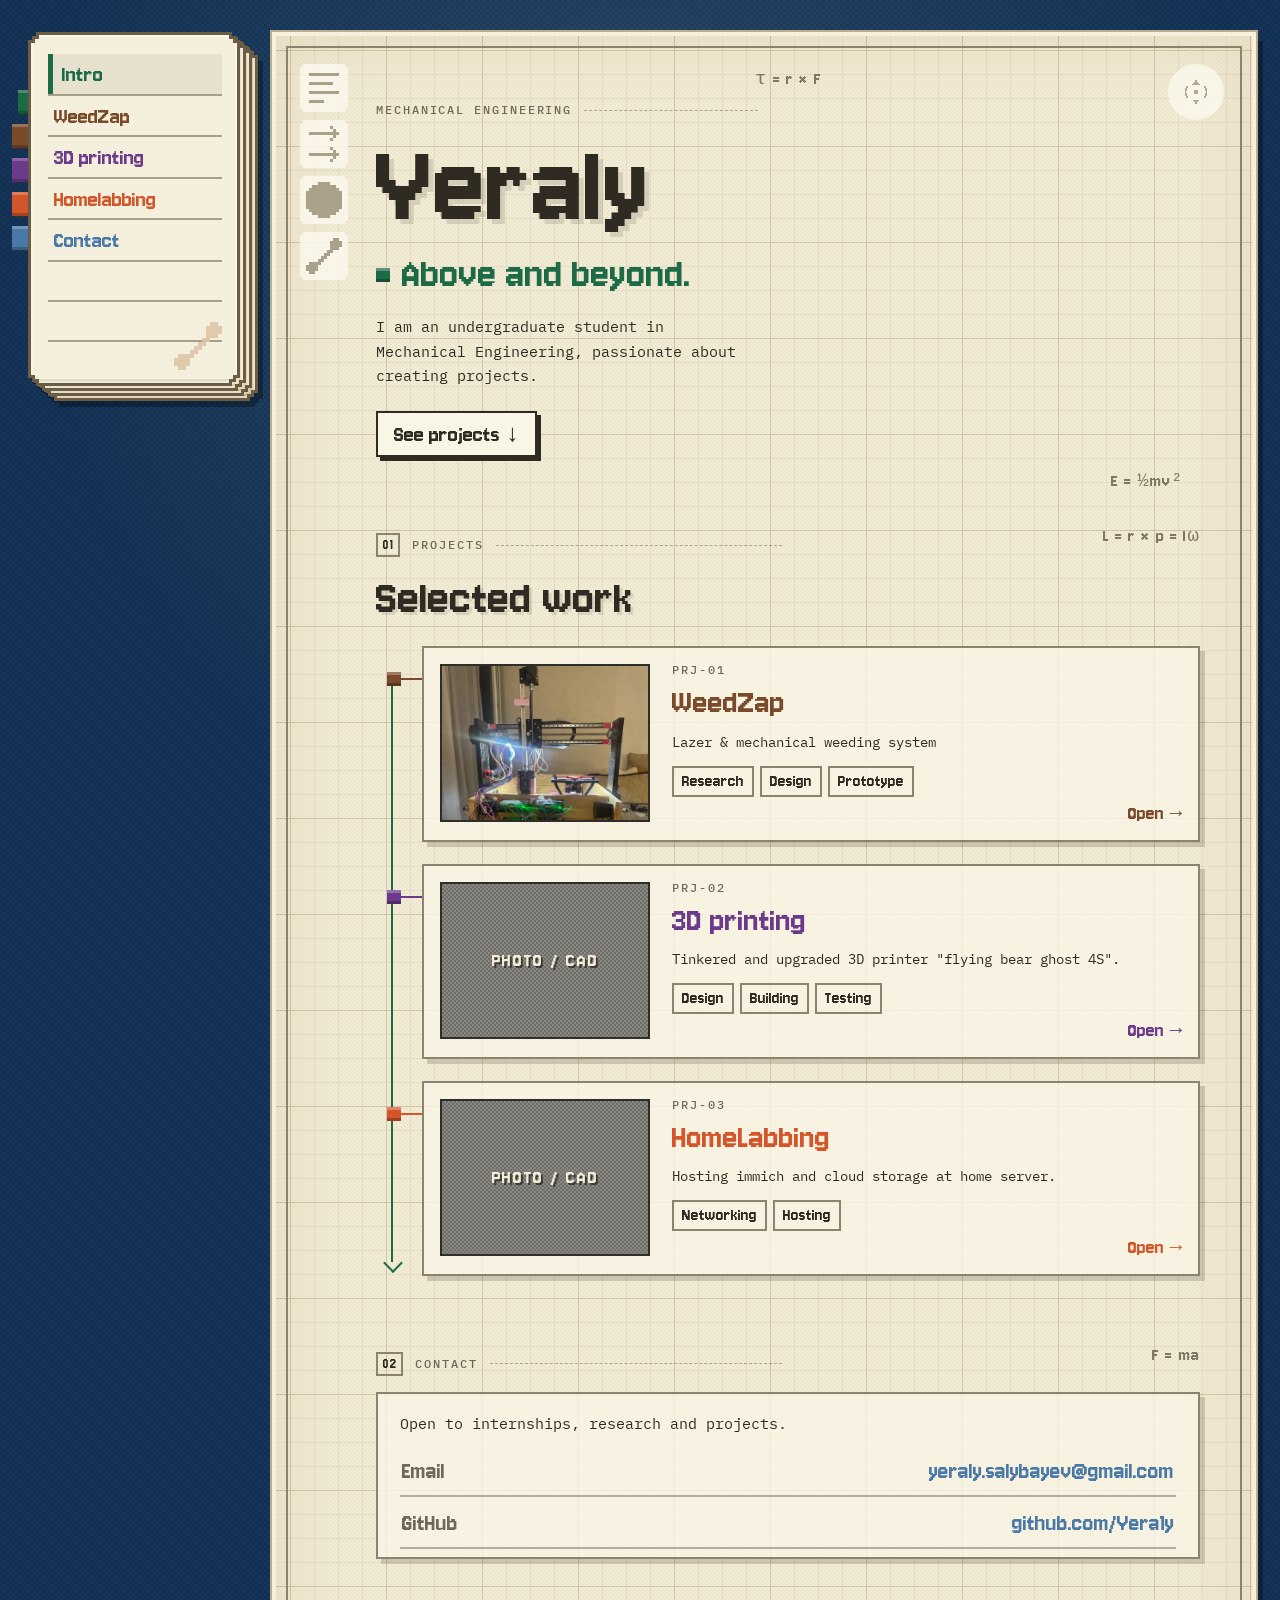
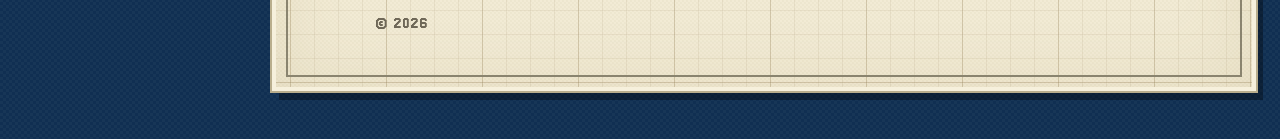
==== commit 9ac59bda: "Update of photos and contents" ====
--- a/index.html
+++ b/index.html
@@ -72,7 +72,7 @@
 
   <div class="stack">
     <a class="project" href="project-01.html" style="--c:var(--brown)" id="project-01">
-      <div class="thumb"><img src="assets/project-01/cover.jpg" alt="Prototype on the workbench" loading="lazy"></div>
+      <div class="thumb"><img src="assets/project-01/cover.webp" alt="Prototype on the workbench" loading="lazy"></div>
       <div class="meta">
         <span class="code">PRJ-01</span>
         <h3>WeedZap</h3>
@@ -113,7 +113,7 @@
     <p class="intro">Open to internships, research and projects.</p>
     <dl class="rows">
       <div><dt>Email</dt><dd><a href="mailto:yeraly.salybayev@gmail.com">yeraly.salybayev@gmail.com</a></dd></div>
-      <div><dt>GitHub</dt><dd><a href="https://github.com/Yera1y">github.com/Yera1y</a></dd></div>
+      <div><dt>GitHub</dt><dd><a href="https://github.com/Yera1y" target="_blank" rel="noopener noreferrer">github.com/Yera1y</a></dd></div>
     </dl>
   </div>
 </section>
--- a/style.css
+++ b/style.css
@@ -25,7 +25,8 @@
   --border: 2px solid var(--line);
   --shadow: 5px 5px 0 rgba(60, 50, 30, .2);
   --shadow-hover: 7px 7px 0 rgba(60, 50, 30, .26);
-  --thumb-bg: repeating-conic-gradient(#8a8882 0 25%, #6f6d68 0 50%) 0 0 / 4px 4px; /*thumbnale, placeholder*/
+  --thumb-bg: repeating-conic-gradient(#8a8882 0 25%, #6f6d68 0 50%) 0 0 / 4px 4px;
+  --bevel: inset 0 3px 0 rgba(255,255,255,.28), inset 0 -3px 0 rgba(0,0,0,.25);
 }
 
 * { box-sizing: border-box; }
@@ -149,7 +150,6 @@
 }
 .paper > * { position: relative; z-index: 1; }
 
-/*papers under the navbar.*/
 .under {
   position: absolute;
   inset: 0;
@@ -204,7 +204,7 @@
 }
 html.menu-off .table { grid-template-columns: 0 minmax(0, 1fr); gap: 0; }
 
-.sheet-wrap { position: relative; min-width: 0; }
+.sheet-wrap { min-width: 0; }
 
 .sheet {
   position: relative;
@@ -255,7 +255,7 @@
 }
 .tool svg { display: block; width: 36px; height: 36px; fill: currentColor; shape-rendering: crispEdges; }
 
-button.tool { cursor: pointer; font: inherit; }
+button.tool { cursor: pointer; }
 button.tool:hover { background: #fffdf3; color: #8d856e; }
 button.tool:active { transform: translateY(2px); }
 .tool-menu[aria-pressed="false"] { color: #c9c2ac; }
@@ -324,7 +324,7 @@
   width: 14px;
   height: 14px;
   background: var(--green);
-  box-shadow: inset 0 3px 0 rgba(255,255,255,.28), inset 0 -3px 0 rgba(0,0,0,.25);
+  box-shadow: var(--bevel);
 }
 
 section > p,
@@ -342,7 +342,6 @@
 
 .eq {
   position: absolute;
-  z-index: 0;
   font: 19px/1 var(--pixel);
   letter-spacing: .06em;
   color: rgba(80,72,55,.7);
@@ -395,16 +394,19 @@
 }
 .tags { margin: 18px 0 26px; }
 
+.thumb, .repo-icon {
+  display: grid;
+  place-items: center;
+  color: var(--paper);
+  background: var(--thumb-bg);
+  border: 2px solid #2f2d2a;
+}
+
 .thumb {
   position: relative;
   overflow: hidden;
-  display: grid;
-  place-items: center;
   min-height: 150px;
   aspect-ratio: 4 / 3;
-  background: var(--thumb-bg);
-  border: 2px solid #2f2d2a;
-  color: var(--paper);
   text-shadow: 2px 2px 0 rgba(0,0,0,.5);
   font: 21px/1 var(--pixel);
   letter-spacing: .08em;
@@ -485,7 +487,7 @@
   font: 25px/1.25 var(--pixel);
 }
 .rows dt { color: var(--muted); }
-.rows dd { margin: 0; text-align: right; }
+.rows dd { margin: 0; text-align: right; overflow-wrap: anywhere; }
 .rows a { color: var(--blue); text-decoration: none; }
 .rows a:hover { text-decoration: underline; text-underline-offset: 4px; }
 
@@ -582,7 +584,7 @@
   width: 14px;
   height: 14px;
   background: var(--ac);
-  box-shadow: inset 0 3px 0 rgba(255,255,255,.28), inset 0 -3px 0 rgba(0,0,0,.25);
+  box-shadow: var(--bevel);
 }
 .project::after {
   content: '';
@@ -604,14 +606,7 @@
   align-items: center;
   padding: 16px 20px 16px 16px;
 }
-.repo-icon {
-  display: grid;
-  place-items: center;
-  height: 72px;
-  color: var(--paper);
-  background: var(--thumb-bg);
-  border: 2px solid #2f2d2a;
-}
+.repo-icon { height: 72px; }
 .repo-icon svg {
   width: 66px;
   height: 36px;
@@ -635,14 +630,19 @@
   box-shadow: inset 0 3px 0 rgba(255,255,255,.3), inset 0 -3px 0 rgba(0,0,0,.25), 0 0 0 2px rgba(0,0,0,.55);
 }
 .handle::before,
-.handle::after { content: ''; position: absolute; background: var(--c, var(--green)); }
-.handle::after  { left: 6px; top: 14px; width: 2px; height: 42px; }
+.handle::after { content: ''; position: absolute; }
+.handle::after {
+  left: 6px;
+  top: 14px;
+  width: 2px;
+  height: 42px;
+  background: var(--c, var(--green));
+}
 .handle::before {
   left: 2px;
   top: 46px;
   width: 10px;
   height: 10px;
-  background: none;
   border-right: 2px solid var(--c, var(--green));
   border-bottom: 2px solid var(--c, var(--green));
   transform: rotate(45deg);
